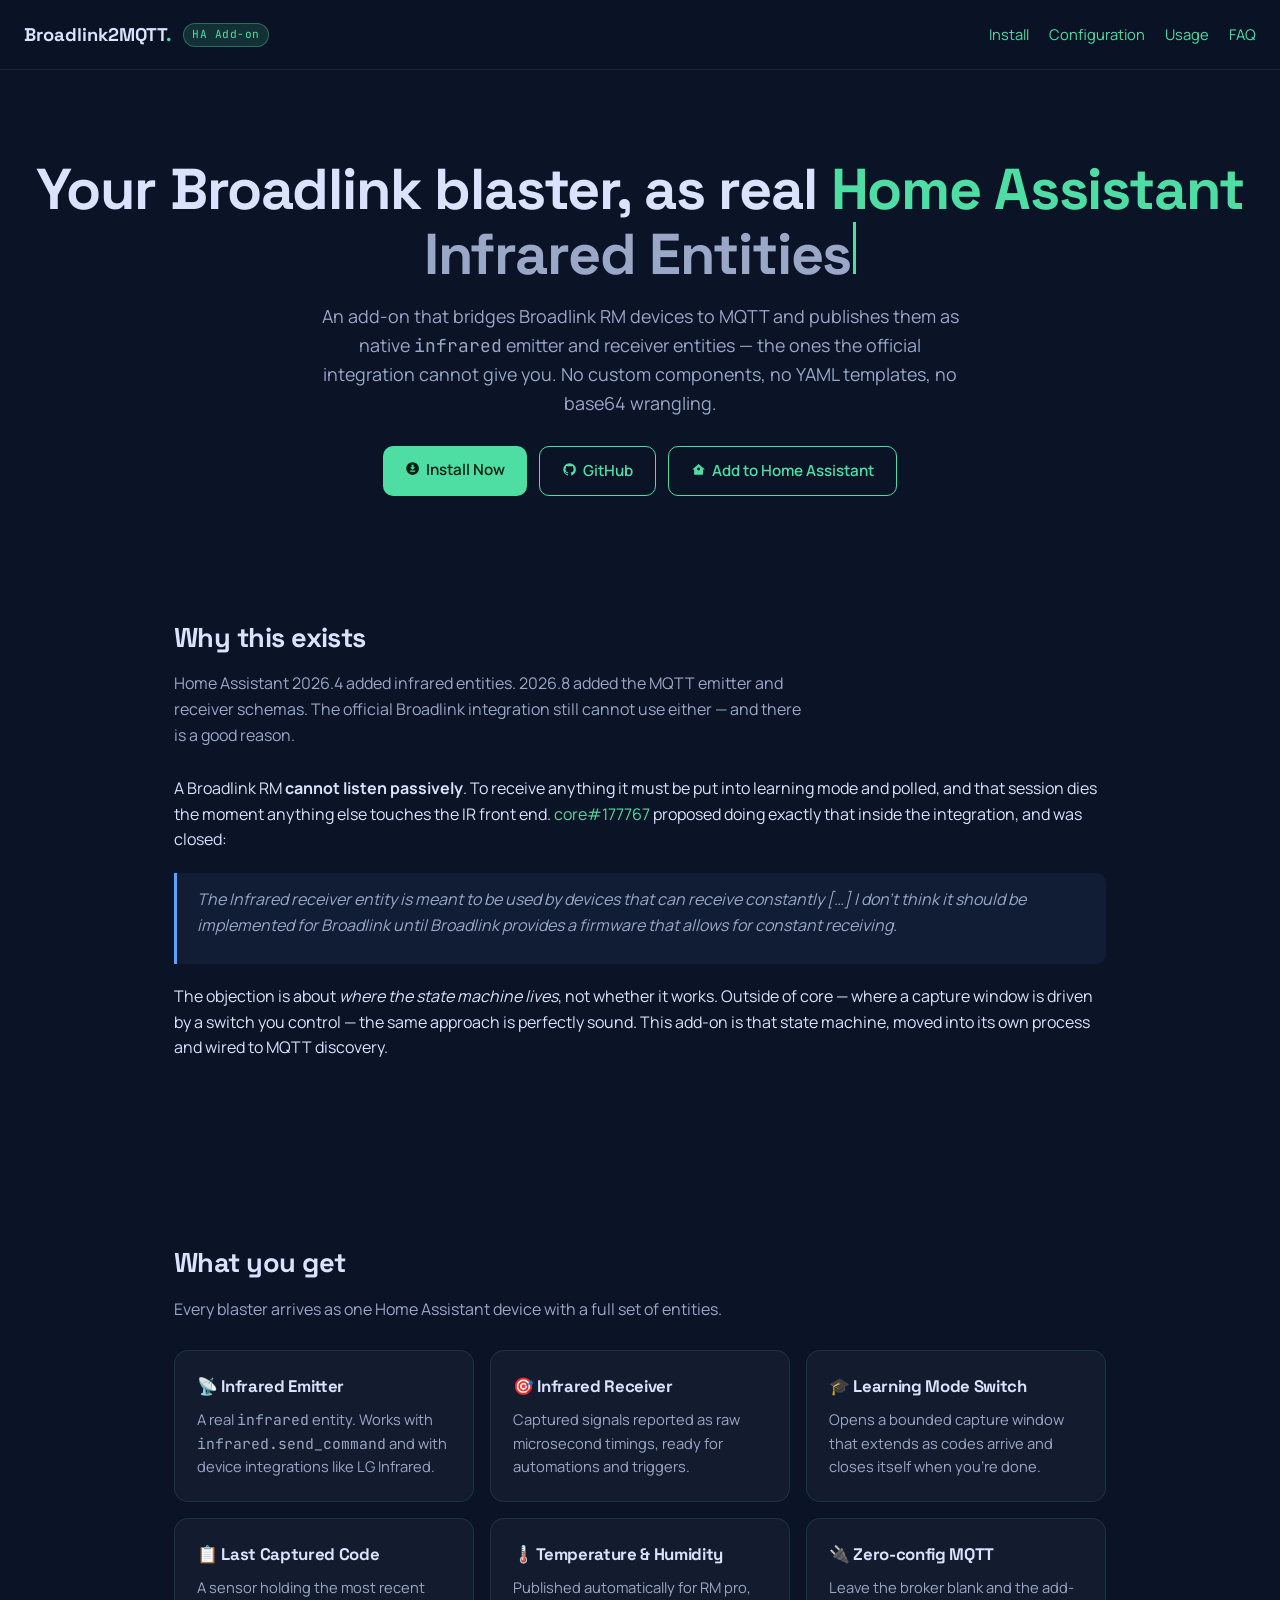
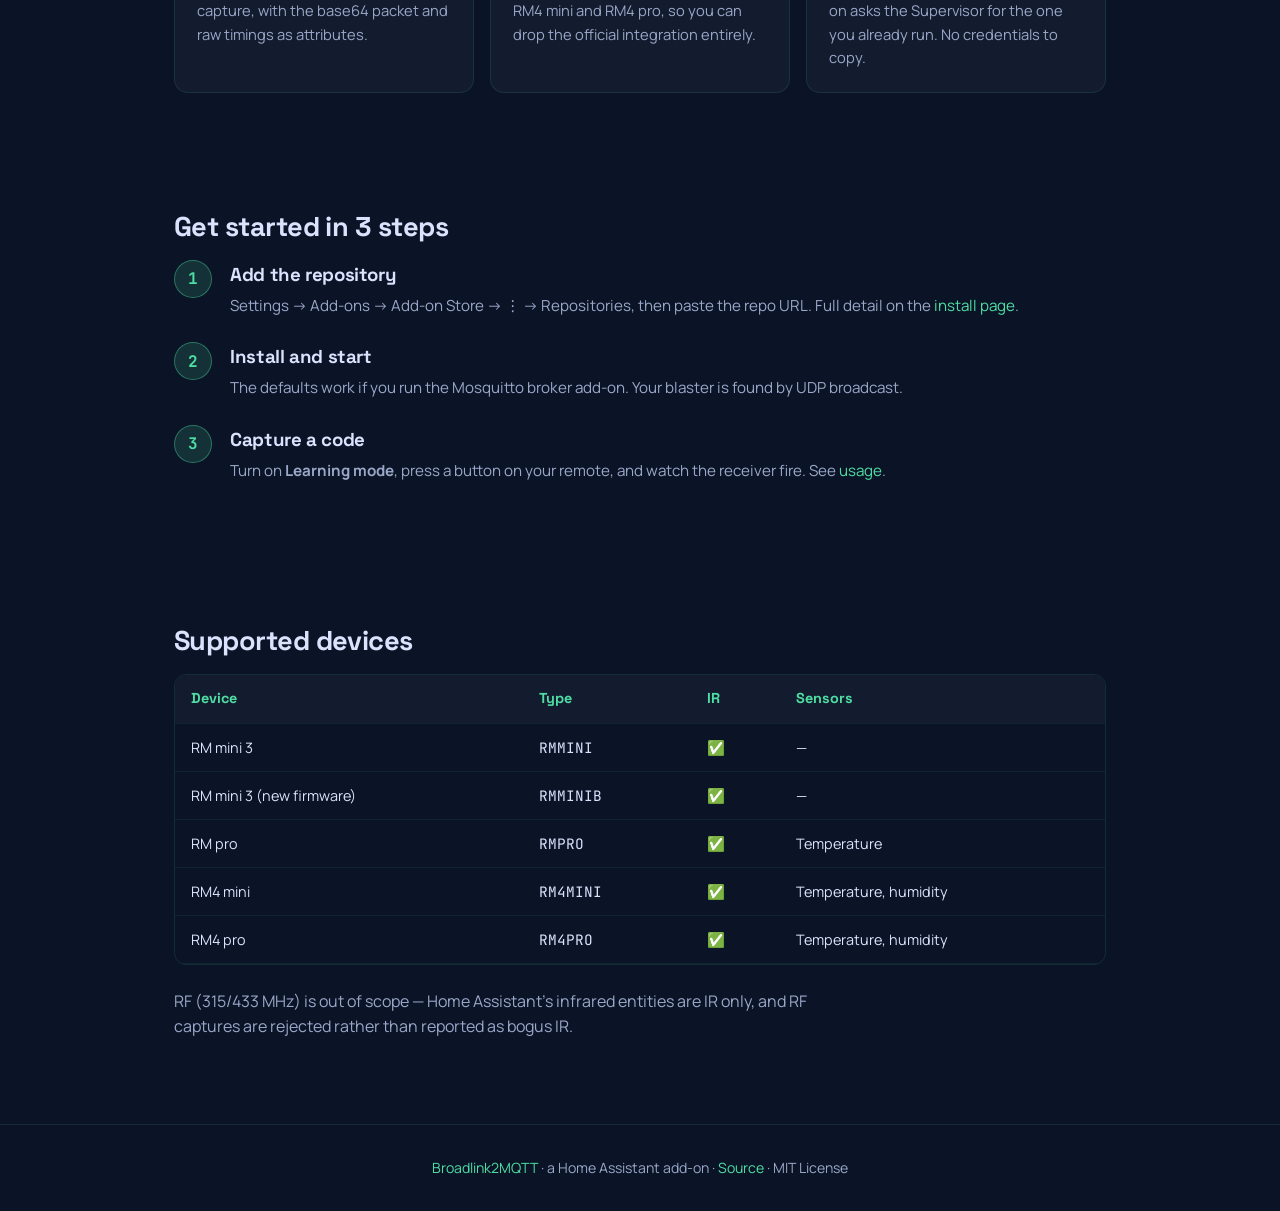
==== docs/index.html @ 425fc2fb "Initial release: Broadlink RM blasters as MQTT infrared entities Bridges Broadlink RM devices to Hom" ====
<!DOCTYPE html>
<html lang="en">
<head>
  <meta charset="utf-8"/>
  <meta name="viewport" content="width=device-width, initial-scale=1.0"/>
  <title>Broadlink2MQTT for Home Assistant</title>
  <meta name="description" content="Bridge Broadlink RM IR blasters to Home Assistant as native MQTT infrared emitter and receiver entities."/>
  <meta property="og:title" content="Broadlink2MQTT for Home Assistant"/>
  <meta property="og:description" content="Your Broadlink blaster, as real Home Assistant infrared entities — emitter, receiver, and a learning-mode switch."/>
  <link rel="preconnect" href="https://fonts.googleapis.com"/>
  <link rel="preconnect" href="https://fonts.gstatic.com" crossorigin/>
  <link href="https://fonts.googleapis.com/css2?family=Space+Grotesk:wght@400;500;700&family=Manrope:wght@400;500;700&family=JetBrains+Mono:wght@400;700&display=swap" rel="stylesheet"/>
  <link rel="stylesheet" href="assets/style.css"/>
  <link rel="icon" href="data:image/svg+xml,<svg xmlns=%22http://www.w3.org/2000/svg%22 viewBox=%220 0 100 100%22><rect width=%22100%22 height=%22100%22 rx=%2220%22 fill=%22%230b1326%22/><circle cx=%2236%22 cy=%2250%22 r=%2216%22 fill=%22none%22 stroke=%22%234edea3%22 stroke-width=%227%22/><circle cx=%2236%22 cy=%2250%22 r=%225%22 fill=%22%23e9c349%22/><path d=%22M60 34a24 24 0 0 1 0 32%22 fill=%22none%22 stroke=%22%234edea3%22 stroke-width=%227%22 stroke-linecap=%22round%22/><path d=%22M74 26a38 38 0 0 1 0 48%22 fill=%22none%22 stroke=%22%234edea3%22 stroke-width=%227%22 stroke-linecap=%22round%22/></svg>"/>
</head>
<body>
  <nav class="nav">
    <a class="nav-inner" href="index.html">
      <span class="brand">Broadlink2MQTT<span class="accent">.</span></span>
      <span class="badge">HA Add-on</span>
    </a>
    <div class="nav-links">
      <a href="install.html">Install</a>
      <a href="configuration.html">Configuration</a>
      <a href="usage.html">Usage</a>
      <a href="faq.html">FAQ</a>
    </div>
  </nav>

  <header class="hero">
    <h1>Your Broadlink blaster, as real <span class="accent">Home Assistant</span><br/><span class="typed" id="typed-word"></span><span class="typed-cursor" aria-hidden="true"></span></h1>
    <p class="lede">An add-on that bridges Broadlink RM devices to MQTT and publishes them as native <code>infrared</code> emitter and receiver entities — the ones the official integration cannot give you. No custom components, no YAML templates, no base64 wrangling.</p>
    <div class="cta-row">
      <a class="btn btn-primary" href="install.html"><svg class="btn-icon" viewBox="0 0 24 24" aria-hidden="true"><path d="M12 2C17.5 2 22 6.5 22 12C22 17.5 17.5 22 12 22C6.5 22 2 17.5 2 12C2 6.5 6.5 2 12 2M8 17H16V15H8V17M16 10H13.5V6H10.5V10H8L12 14L16 10Z"/></svg>Install Now</a>
      <a class="btn btn-ghost" href="https://github.com/pranjal-joshi/Broadlink2MQTT" target="_blank" rel="noopener"><svg class="btn-icon" viewBox="0 0 24 24" aria-hidden="true"><path d="M12,2A10,10 0 0,0 2,12C2,16.42 4.87,20.17 8.84,21.5C9.34,21.58 9.5,21.27 9.5,21C9.5,20.77 9.5,20.14 9.5,19.31C6.73,19.91 6.14,17.97 6.14,17.97C5.68,16.81 5.03,16.5 5.03,16.5C4.12,15.88 5.1,15.9 5.1,15.9C6.1,15.97 6.63,16.93 6.63,16.93C7.5,18.45 8.97,18 9.54,17.76C9.63,17.11 9.89,16.67 10.17,16.42C7.95,16.17 5.62,15.31 5.62,11.5C5.62,10.39 6,9.5 6.65,8.79C6.55,8.54 6.2,7.5 6.75,6.15C6.75,6.15 7.59,5.88 9.5,7.17C10.29,6.95 11.15,6.84 12,6.84C12.85,6.84 13.71,6.95 14.5,7.17C16.41,5.88 17.25,6.15 17.25,6.15C17.8,7.5 17.45,8.54 17.35,8.79C18,9.5 18.38,10.39 18.38,11.5C18.38,15.32 16.04,16.16 13.81,16.41C14.17,16.72 14.5,17.33 14.5,18.26C14.5,19.6 14.5,20.68 14.5,21C14.5,21.27 14.66,21.59 15.17,21.5C19.14,20.16 22,16.42 22,12A10,10 0 0,0 12,2Z"/></svg>GitHub</a>
      <a class="btn btn-ghost" href="https://my.home-assistant.io/redirect/supervisor_add_addon_repository/?repository_url=https%3A%2F%2Fgithub.com%2Fpranjal-joshi%2FBroadlink2MQTT" target="_blank" rel="noopener"><svg class="btn-icon" viewBox="0 0 24 24" aria-hidden="true"><path d="M12,3L2,12H5V20H19V12H22L12,3M12,8.75A2.25,2.25 0 0,1 14.25,11A2.25,2.25 0 0,1 12,13.25A2.25,2.25 0 0,1 9.75,11A2.25,2.25 0 0,1 12,8.75Z"/></svg>Add to Home Assistant</a>
    </div>
  </header>

  <section>
    <div class="container">
      <h2 class="section-title">Why this exists</h2>
      <p class="section-sub">Home Assistant 2026.4 added infrared entities. 2026.8 added the MQTT emitter and receiver schemas. The official Broadlink integration still cannot use either — and there is a good reason.</p>
      <div class="content">
        <p>A Broadlink RM <strong>cannot listen passively</strong>. To receive anything it must be put into learning mode and polled, and that session dies the moment anything else touches the IR front end. <a href="https://github.com/home-assistant/core/pull/177767" target="_blank" rel="noopener">core#177767</a> proposed doing exactly that inside the integration, and was closed:</p>
        <blockquote>
          <p>The Infrared receiver entity is meant to be used by devices that can receive constantly […] I don't think it should be implemented for Broadlink until Broadlink provides a firmware that allows for constant receiving.</p>
        </blockquote>
        <p>The objection is about <em>where the state machine lives</em>, not whether it works. Outside of core — where a capture window is driven by a switch you control — the same approach is perfectly sound. This add-on is that state machine, moved into its own process and wired to MQTT discovery.</p>
      </div>
    </div>
  </section>

  <section>
    <div class="container">
      <h2 class="section-title">What you get</h2>
      <p class="section-sub">Every blaster arrives as one Home Assistant device with a full set of entities.</p>
      <div class="grid">
        <div class="card">
          <h3>📡 Infrared Emitter</h3>
          <p>A real <code>infrared</code> entity. Works with <code>infrared.send_command</code> and with device integrations like LG Infrared.</p>
        </div>
        <div class="card">
          <h3>🎯 Infrared Receiver</h3>
          <p>Captured signals reported as raw microsecond timings, ready for automations and triggers.</p>
        </div>
        <div class="card">
          <h3>🎓 Learning Mode Switch</h3>
          <p>Opens a bounded capture window that extends as codes arrive and closes itself when you're done.</p>
        </div>
        <div class="card">
          <h3>📋 Last Captured Code</h3>
          <p>A sensor holding the most recent capture, with the base64 packet and raw timings as attributes.</p>
        </div>
        <div class="card">
          <h3>🌡️ Temperature &amp; Humidity</h3>
          <p>Published automatically for RM pro, RM4 mini and RM4 pro, so you can drop the official integration entirely.</p>
        </div>
        <div class="card">
          <h3>🔌 Zero-config MQTT</h3>
          <p>Leave the broker blank and the add-on asks the Supervisor for the one you already run. No credentials to copy.</p>
        </div>
      </div>
    </div>
  </section>

  <section>
    <div class="container">
      <h2 class="section-title">Get started in 3 steps</h2>
      <ol class="steps">
        <li>
          <h3>Add the repository</h3>
          <p>Settings → Add-ons → Add-on Store → ⋮ → Repositories, then paste the repo URL. Full detail on the <a href="install.html">install page</a>.</p>
        </li>
        <li>
          <h3>Install and start</h3>
          <p>The defaults work if you run the Mosquitto broker add-on. Your blaster is found by UDP broadcast.</p>
        </li>
        <li>
          <h3>Capture a code</h3>
          <p>Turn on <strong>Learning mode</strong>, press a button on your remote, and watch the receiver fire. See <a href="usage.html">usage</a>.</p>
        </li>
      </ol>
    </div>
  </section>

  <section>
    <div class="container">
      <h2 class="section-title">Supported devices</h2>
      <div class="table-wrap">
        <table>
          <thead>
            <tr><th>Device</th><th>Type</th><th>IR</th><th>Sensors</th></tr>
          </thead>
          <tbody>
            <tr><td>RM mini 3</td><td><code>RMMINI</code></td><td>✅</td><td>—</td></tr>
            <tr><td>RM mini 3 (new firmware)</td><td><code>RMMINIB</code></td><td>✅</td><td>—</td></tr>
            <tr><td>RM pro</td><td><code>RMPRO</code></td><td>✅</td><td>Temperature</td></tr>
            <tr><td>RM4 mini</td><td><code>RM4MINI</code></td><td>✅</td><td>Temperature, humidity</td></tr>
            <tr><td>RM4 pro</td><td><code>RM4PRO</code></td><td>✅</td><td>Temperature, humidity</td></tr>
          </tbody>
        </table>
      </div>
      <p class="section-sub muted">RF (315/433 MHz) is out of scope — Home Assistant's infrared entities are IR only, and RF captures are rejected rather than reported as bogus IR.</p>
    </div>
  </section>

  <script>
    (function () {
      "use strict";
      var words = [
        "Infrared Entities",
        "Emitter & Receiver",
        "Learning Mode",
        "MQTT Discovery"
      ];
      var el = document.getElementById("typed-word");
      var wordIndex = 0;
      var charIndex = 0;
      var deleting = false;

      function tick() {
        var word = words[wordIndex];

        if (!deleting) {
          charIndex++;
          el.textContent = word.slice(0, charIndex);
          if (charIndex === word.length) {
            deleting = true;
            setTimeout(tick, 1600);
            return;
          }
          setTimeout(tick, 90);
          return;
        }

        charIndex--;
        el.textContent = word.slice(0, charIndex);
        if (charIndex === 0) {
          deleting = false;
          wordIndex = (wordIndex + 1) % words.length;
          setTimeout(tick, 350);
          return;
        }
        setTimeout(tick, 45);
      }

      tick();
    })();
  </script>

  <footer>
    <p><a href="index.html">Broadlink2MQTT</a> · a Home Assistant add-on · <a href="https://github.com/pranjal-joshi/Broadlink2MQTT" target="_blank" rel="noopener">Source</a> · MIT License</p>
  </footer>
</body>
</html>
---- docs/assets/style.css ----
:root {
  --bg: #0b1326;
  --surface: #131b2e;
  --surface-high: #1e293b;
  --on-bg: #dae2fd;
  --on-muted: #9aa7c7;
  --primary: #4edea3;
  --gold: #e9c349;
  --blue: #5ea0ff;
  --outline: #86948a;
  --danger: #ff6b6b;
}

* {
  box-sizing: border-box;
  margin: 0;
  padding: 0;
}

html {
  scroll-behavior: smooth;
}

body {
  background: var(--bg);
  color: var(--on-bg);
  font-family: "Manrope", system-ui, sans-serif;
  line-height: 1.6;
}

h1, h2, h3, h4 {
  font-family: "Space Grotesk", system-ui, sans-serif;
  letter-spacing: -0.02em;
}

code, pre, .mono {
  font-family: "JetBrains Mono", ui-monospace, monospace;
}

a {
  color: var(--primary);
  text-decoration: none;
}

a:hover {
  color: var(--primary);
}

.container {
  max-width: 980px;
  margin: 0 auto;
  padding: 0 24px;
}

/* ---------- Nav ---------- */
.nav {
  display: flex;
  align-items: center;
  justify-content: space-between;
  padding: 20px 24px;
  border-bottom: 1px solid rgba(78, 222, 163, 0.12);
  position: sticky;
  top: 0;
  background: rgba(11, 19, 38, 0.92);
  backdrop-filter: blur(8px);
  z-index: 50;
}

.nav-inner {
  display: flex;
  align-items: center;
  gap: 12px;
  text-decoration: none;
  color: var(--on-bg);
}

.brand {
  font-family: "Space Grotesk", sans-serif;
  font-weight: 700;
  font-size: 1.15rem;
}

.brand .accent {
  color: var(--primary);
}

.nav-links {
  display: flex;
  gap: 20px;
  align-items: center;
}

.nav-links a {
  color: var(--primary);
  text-decoration: none;
  font-size: 0.92rem;
  transition: color 0.15s ease;
}

.nav-links a:hover {
  color: var(--primary);
}

/* ---------- Responsive nav ---------- */
@media (max-width: 640px) {
  .nav {
    flex-wrap: wrap;
    row-gap: 10px;
    padding: 14px 16px;
  }

  .nav-links {
    width: 100%;
    justify-content: space-between;
    gap: 8px;
    flex-wrap: wrap;
  }

  .nav-links a {
    font-size: 0.85rem;
  }
}

.badge {
  display: inline-block;
  font-family: "JetBrains Mono", monospace;
  font-size: 0.7rem;
  background: rgba(78, 222, 163, 0.15);
  color: var(--primary);
  border: 1px solid rgba(78, 222, 163, 0.35);
  padding: 2px 8px;
  border-radius: 999px;
  letter-spacing: 0.05em;
}

/* ---------- Hero ---------- */
.hero {
  text-align: center;
  padding: 88px 24px 64px;
}

.hero h1 {
  font-size: clamp(2.2rem, 6vw, 3.6rem);
  line-height: 1.1;
  margin-bottom: 16px;
}

.hero p.lede {
  max-width: 640px;
  margin: 0 auto 28px;
  color: var(--on-muted);
  font-size: 1.12rem;
}

.typed {
  color: var(--on-muted);
  white-space: nowrap;
}

.typed-cursor {
  display: inline-block;
  width: 3px;
  height: 0.9em;
  background: var(--primary);
  margin-left: 2px;
  vertical-align: baseline;
  animation: typed-blink 1s step-end infinite;
}

@keyframes typed-blink {
  0%, 100% { opacity: 1; }
  50% { opacity: 0; }
}

.cta-row {
  display: flex;
  gap: 12px;
  justify-content: center;
  flex-wrap: wrap;
}

.btn {
  display: inline-block;
  padding: 12px 22px;
  border-radius: 10px;
  text-decoration: none;
  font-weight: 600;
  font-size: 0.95rem;
  transition: transform 0.12s ease, box-shadow 0.12s ease;
}

.btn-primary {
  background: var(--primary);
  color: #002113;
}

.btn-ghost {
  border: 1px solid var(--primary);
  color: var(--primary);
}

.btn:hover {
  transform: translateY(-1px);
}

.btn-icon {
  width: 1em;
  height: 1em;
  vertical-align: -0.125em;
  margin-right: 6px;
  display: inline-block;
  fill: currentColor;
}

/* ---------- Sections ---------- */
section {
  padding: 56px 0;
}

.section-title {
  font-size: 1.7rem;
  margin-bottom: 12px;
}

.section-sub {
  color: var(--on-muted);
  max-width: 640px;
  margin-bottom: 28px;
}

.grid {
  display: grid;
  grid-template-columns: repeat(auto-fit, minmax(240px, 1fr));
  gap: 16px;
}

.card {
  background: var(--surface);
  border: 1px solid rgba(78, 222, 163, 0.12);
  border-radius: 14px;
  padding: 22px;
}

.card h3 {
  margin-bottom: 8px;
  font-size: 1.05rem;
}

.card p {
  color: var(--on-muted);
  font-size: 0.92rem;
}

/* ---------- Steps ---------- */
.steps {
  counter-reset: step;
  list-style: none;
}

.steps li {
  position: relative;
  padding: 0 0 24px 56px;
  counter-increment: step;
}

.steps li::before {
  content: counter(step);
  position: absolute;
  left: 0;
  top: 0;
  width: 36px;
  height: 36px;
  border-radius: 50%;
  background: rgba(78, 222, 163, 0.15);
  border: 1px solid rgba(78, 222, 163, 0.4);
  color: var(--primary);
  display: grid;
  place-items: center;
  font-family: "JetBrains Mono", monospace;
  font-weight: 700;
}

.steps li h3 {
  margin-bottom: 4px;
}

.steps li p {
  color: var(--on-muted);
  font-size: 0.95rem;
}

/* ---------- Code ---------- */
pre {
  background: var(--surface-high);
  border: 1px solid rgba(78, 222, 163, 0.12);
  border-radius: 12px;
  padding: 18px 20px;
  overflow-x: auto;
  font-size: 0.86rem;
  margin: 12px 0 24px;
  color: #cfe3ff;
}

pre .c { color: var(--outline); }
pre .k { color: var(--gold); }
pre .s { color: var(--primary); }
pre .n { color: #89ceff; }

/* ---------- Callouts ---------- */
.note, .warn, .ok {
  border-left: 3px solid var(--primary);
  background: rgba(78, 222, 163, 0.08);
  padding: 12px 16px;
  border-radius: 0 10px 10px 0;
  margin: 16px 0;
  font-size: 0.94rem;
}

.warn {
  border-left-color: var(--gold);
  background: rgba(233, 195, 73, 0.08);
}

.ok {
  border-left-color: var(--primary);
  background: rgba(78, 222, 163, 0.08);
}

/* ---------- Table ---------- */
.table-wrap {
  overflow-x: auto;
  margin: 12px 0 24px;
  border-radius: 12px;
  border: 1px solid rgba(78, 222, 163, 0.12);
}

table {
  width: 100%;
  border-collapse: collapse;
  font-size: 0.9rem;
}

th, td {
  text-align: left;
  padding: 12px 16px;
  border-bottom: 1px solid rgba(78, 222, 163, 0.08);
}

th {
  font-family: "Space Grotesk", sans-serif;
  color: var(--primary);
  background: var(--surface);
}

tbody tr:hover {
  background: rgba(78, 222, 163, 0.05);
}

/* ---------- Footer ---------- */
footer {
  border-top: 1px solid rgba(78, 222, 163, 0.12);
  padding: 32px 24px;
  text-align: center;
  color: var(--on-muted);
  font-size: 0.88rem;
}

footer a {
  color: var(--primary);
  text-decoration: none;
}

/* ---------- Page header (inner pages) ---------- */
.page-header {
  padding: 56px 0 8px;
}

.page-header h1 {
  font-size: clamp(1.8rem, 4vw, 2.6rem);
  margin-bottom: 8px;
}

.page-header p {
  color: var(--on-muted);
  max-width: 640px;
}

.content {
  padding-bottom: 56px;
}

.content h2 {
  font-size: 1.4rem;
  margin: 36px 0 12px;
  padding-top: 12px;
}

.content h3 {
  font-size: 1.1rem;
  margin: 24px 0 8px;
}

.content p {
  margin-bottom: 12px;
}

.content ul, .content ol {
  padding-left: 24px;
  margin-bottom: 16px;
}

.content li {
  margin-bottom: 6px;
}

.content a {
  color: var(--primary);
}

/* ---------- FAQ ---------- */
.faq-item {
  background: var(--surface);
  border: 1px solid rgba(78, 222, 163, 0.12);
  border-radius: 12px;
  padding: 20px 22px;
  margin-bottom: 12px;
}

.faq-item h3 {
  margin-bottom: 8px;
  color: var(--on-bg);
}

.faq-item p {
  color: var(--on-muted);
  font-size: 0.95rem;
}

.muted { color: var(--on-muted); }
.accent { color: var(--primary); }
.gold { color: var(--gold); }

/* ---------- Model chips ---------- */
.chip {
  display: inline-block;
  background: rgba(94, 160, 255, 0.08);
  border: 1px solid rgba(94, 160, 255, 0.22);
  border-radius: 6px;
  padding: 2px 8px;
  margin: 2px 4px 2px 0;
  font-size: 0.82rem;
  color: var(--blue);
}

.chip-free {
  background: rgba(78, 222, 163, 0.08);
  border-color: rgba(78, 222, 163, 0.25);
  color: var(--primary);
}

/* Quoted upstream discussion (e.g. the core PR review) */
blockquote {
  border-left: 3px solid var(--blue);
  background: rgba(94, 160, 255, 0.07);
  padding: 14px 20px;
  border-radius: 0 10px 10px 0;
  margin: 20px 0;
  color: var(--on-muted);
  font-style: italic;
}

blockquote p {
  margin: 0;
}

blockquote + p {
  margin-top: 16px;
}
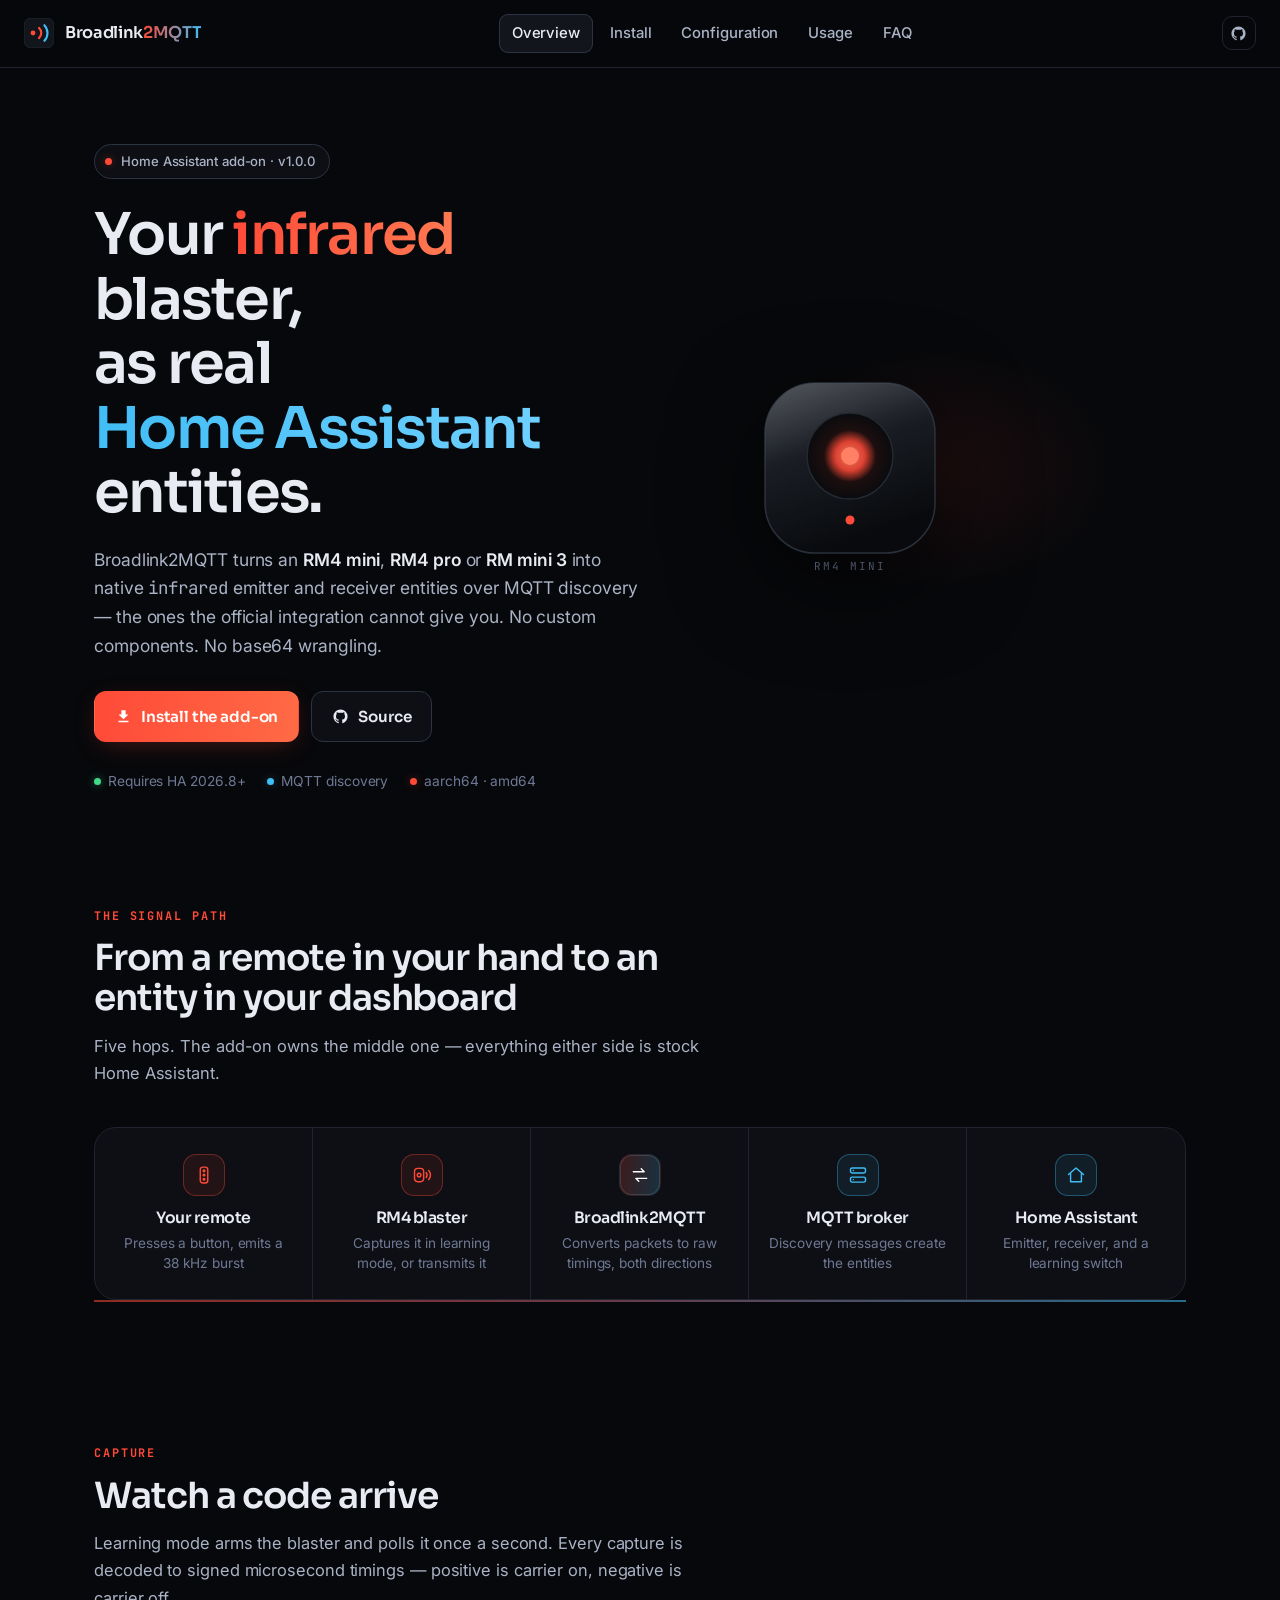
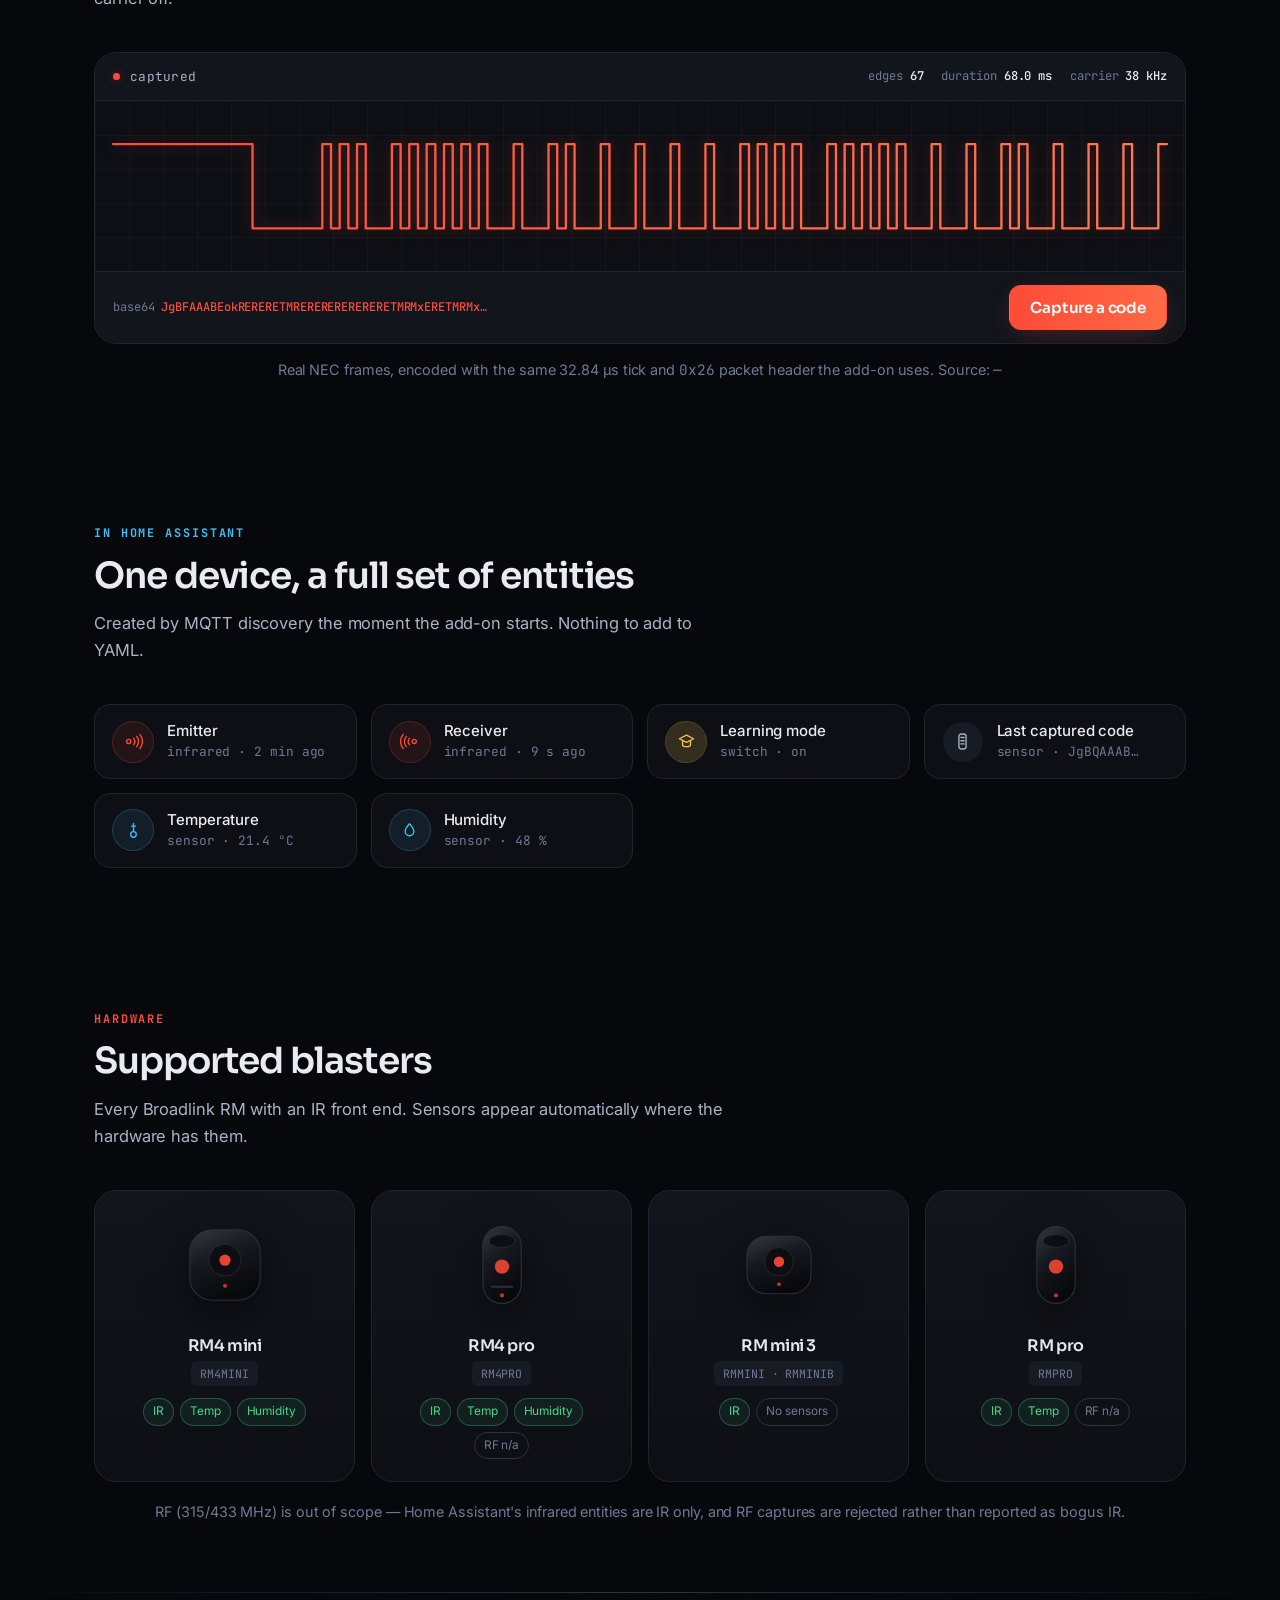
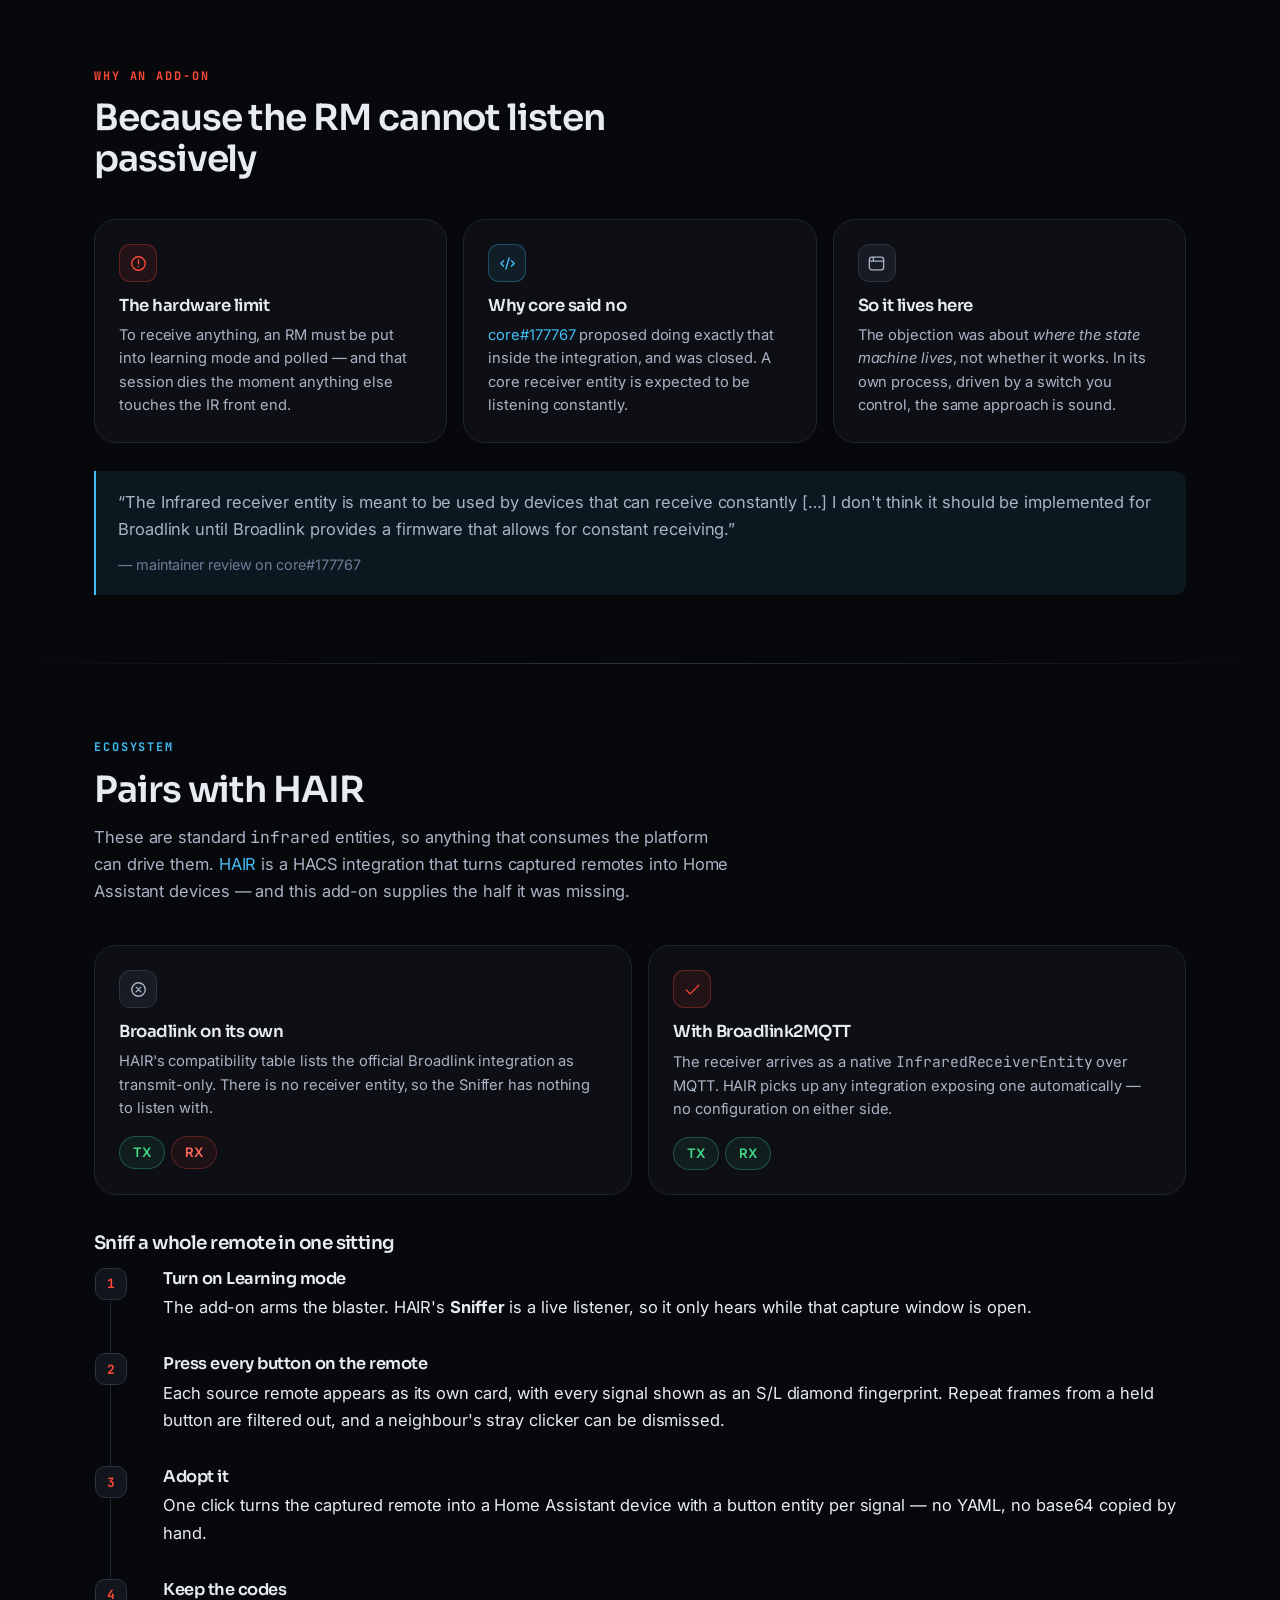
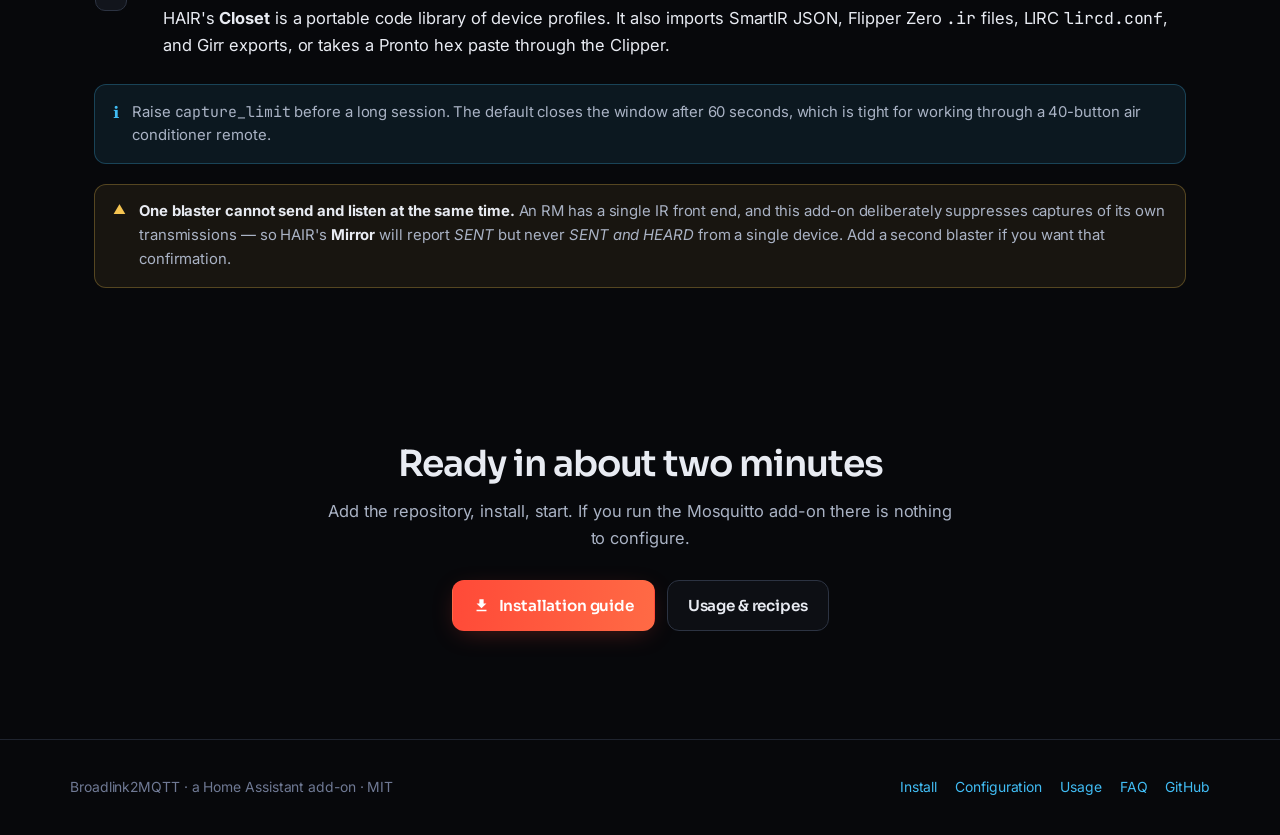
==== commit 5a641600: "Redesign the docs site around the hardware, and document the HAIR pairing Replaces the shared NeuraM" ====
--- a/docs/index.html
+++ b/docs/index.html
@@ -3,174 +3,504 @@
 <head>
   <meta charset="utf-8"/>
   <meta name="viewport" content="width=device-width, initial-scale=1.0"/>
-  <title>Broadlink2MQTT for Home Assistant</title>
-  <meta name="description" content="Bridge Broadlink RM IR blasters to Home Assistant as native MQTT infrared emitter and receiver entities."/>
-  <meta property="og:title" content="Broadlink2MQTT for Home Assistant"/>
-  <meta property="og:description" content="Your Broadlink blaster, as real Home Assistant infrared entities — emitter, receiver, and a learning-mode switch."/>
+  <title>Broadlink2MQTT · IR blasters as Home Assistant infrared entities</title>
+  <meta name="description" content="Turn a Broadlink RM4 mini, RM4 pro or RM mini 3 into native Home Assistant infrared emitter and receiver entities over MQTT."/>
+  <meta property="og:title" content="Broadlink2MQTT"/>
+  <meta property="og:description" content="Your Broadlink blaster, as real Home Assistant infrared entities. Emitter, receiver, and a learning-mode switch — over MQTT discovery."/>
+  <meta name="theme-color" content="#07080b"/>
   <link rel="preconnect" href="https://fonts.googleapis.com"/>
   <link rel="preconnect" href="https://fonts.gstatic.com" crossorigin/>
-  <link href="https://fonts.googleapis.com/css2?family=Space+Grotesk:wght@400;500;700&family=Manrope:wght@400;500;700&family=JetBrains+Mono:wght@400;700&display=swap" rel="stylesheet"/>
+  <link href="https://fonts.googleapis.com/css2?family=Sora:wght@400;500;600;700&family=Inter:wght@400;500;600&family=JetBrains+Mono:wght@400;500;700&display=swap" rel="stylesheet"/>
   <link rel="stylesheet" href="assets/style.css"/>
-  <link rel="icon" href="data:image/svg+xml,<svg xmlns=%22http://www.w3.org/2000/svg%22 viewBox=%220 0 100 100%22><rect width=%22100%22 height=%22100%22 rx=%2220%22 fill=%22%230b1326%22/><circle cx=%2236%22 cy=%2250%22 r=%2216%22 fill=%22none%22 stroke=%22%234edea3%22 stroke-width=%227%22/><circle cx=%2236%22 cy=%2250%22 r=%225%22 fill=%22%23e9c349%22/><path d=%22M60 34a24 24 0 0 1 0 32%22 fill=%22none%22 stroke=%22%234edea3%22 stroke-width=%227%22 stroke-linecap=%22round%22/><path d=%22M74 26a38 38 0 0 1 0 48%22 fill=%22none%22 stroke=%22%234edea3%22 stroke-width=%227%22 stroke-linecap=%22round%22/></svg>"/>
+  <link rel="icon" href="data:image/svg+xml,<svg xmlns=%22http://www.w3.org/2000/svg%22 viewBox=%220 0 100 100%22><rect width=%22100%22 height=%22100%22 rx=%2224%22 fill=%22%230d0f14%22/><circle cx=%2230%22 cy=%2250%22 r=%229%22 fill=%22%23ff4a38%22/><path d=%22M50 32a24 24 0 0 1 0 36%22 fill=%22none%22 stroke=%22%23ff4a38%22 stroke-width=%228%22 stroke-linecap=%22round%22/><path d=%22M68 22a40 40 0 0 1 0 56%22 fill=%22none%22 stroke=%22%2341bdf5%22 stroke-width=%228%22 stroke-linecap=%22round%22/></svg>"/>
+  <!-- Gates the scroll-reveal styles. Without it the content stays visible,
+       so a blocked app.js degrades to a plain page rather than a blank one. -->
+  <script>document.documentElement.className += " js";</script>
 </head>
 <body>
-  <nav class="nav">
-    <a class="nav-inner" href="index.html">
-      <span class="brand">Broadlink2MQTT<span class="accent">.</span></span>
-      <span class="badge">HA Add-on</span>
-    </a>
-    <div class="nav-links">
+
+<nav class="nav">
+  <a class="nav-brand" href="index.html">
+    <svg class="brand-mark" viewBox="0 0 100 100" aria-hidden="true">
+      <rect width="100" height="100" rx="24" fill="#12151c" stroke="#2c3342" stroke-width="2"/>
+      <circle cx="30" cy="50" r="8" fill="#ff4a38"/>
+      <path d="M50 33a23 23 0 0 1 0 34" fill="none" stroke="#ff4a38" stroke-width="7" stroke-linecap="round"/>
+      <path d="M68 24a38 38 0 0 1 0 52" fill="none" stroke="#41bdf5" stroke-width="7" stroke-linecap="round"/>
+    </svg>
+    <span class="brand-text">Broadlink<span class="brand-2">2MQTT</span></span>
+  </a>
+  <div class="nav-links">
+    <a href="index.html">Overview</a>
+    <a href="install.html">Install</a>
+    <a href="configuration.html">Configuration</a>
+    <a href="usage.html">Usage</a>
+    <a href="faq.html">FAQ</a>
+  </div>
+  <a class="nav-gh" href="https://github.com/pranjal-joshi/Broadlink2MQTT" target="_blank" rel="noopener" aria-label="GitHub repository">
+    <svg viewBox="0 0 24 24" aria-hidden="true"><path d="M12,2A10,10 0 0,0 2,12C2,16.42 4.87,20.17 8.84,21.5C9.34,21.58 9.5,21.27 9.5,21C9.5,20.77 9.5,20.14 9.5,19.31C6.73,19.91 6.14,17.97 6.14,17.97C5.68,16.81 5.03,16.5 5.03,16.5C4.12,15.88 5.1,15.9 5.1,15.9C6.1,15.97 6.63,16.93 6.63,16.93C7.5,18.45 8.97,18 9.54,17.76C9.63,17.11 9.89,16.67 10.17,16.42C7.95,16.17 5.62,15.31 5.62,11.5C5.62,10.39 6,9.5 6.65,8.79C6.55,8.54 6.2,7.5 6.75,6.15C6.75,6.15 7.59,5.88 9.5,7.17C10.29,6.95 11.15,6.84 12,6.84C12.85,6.84 13.71,6.95 14.5,7.17C16.41,5.88 17.25,6.15 17.25,6.15C17.8,7.5 17.45,8.54 17.35,8.79C18,9.5 18.38,10.39 18.38,11.5C18.38,15.32 16.04,16.16 13.81,16.41C14.17,16.72 14.5,17.33 14.5,18.26C14.5,19.6 14.5,20.68 14.5,21C14.5,21.27 14.66,21.59 15.17,21.5C19.14,20.16 22,16.42 22,12A10,10 0 0,0 12,2Z"/></svg>
+  </a>
+</nav>
+
+<header class="hero">
+  <div class="hero-grid">
+    <div>
+      <span class="eyebrow"><span class="led-dot"></span> Home Assistant add-on · v1.0.0</span>
+      <h1>Your <span class="ir-text">infrared</span> blaster,<br/>as real <span class="ha-text">Home&nbsp;Assistant</span> entities.</h1>
+      <p class="lede">
+        Broadlink2MQTT turns an <strong>RM4 mini</strong>, <strong>RM4 pro</strong> or
+        <strong>RM mini&nbsp;3</strong> into native <code>infrared</code> emitter and receiver
+        entities over MQTT discovery — the ones the official integration cannot give you.
+        No custom components. No base64 wrangling.
+      </p>
+      <div class="cta-row">
+        <a class="btn btn-primary" href="install.html">
+          <svg viewBox="0 0 24 24" aria-hidden="true"><path d="M5,20H19V18H5M19,9H15V3H9V9H5L12,16L19,9Z"/></svg>
+          Install the add-on
+        </a>
+        <a class="btn btn-ghost" href="https://github.com/pranjal-joshi/Broadlink2MQTT" target="_blank" rel="noopener">
+          <svg viewBox="0 0 24 24" aria-hidden="true"><path d="M12,2A10,10 0 0,0 2,12C2,16.42 4.87,20.17 8.84,21.5C9.34,21.58 9.5,21.27 9.5,21C9.5,20.77 9.5,20.14 9.5,19.31C6.73,19.91 6.14,17.97 6.14,17.97C5.68,16.81 5.03,16.5 5.03,16.5C4.12,15.88 5.1,15.9 5.1,15.9C6.1,15.97 6.63,16.93 6.63,16.93C7.5,18.45 8.97,18 9.54,17.76C9.63,17.11 9.89,16.67 10.17,16.42C7.95,16.17 5.62,15.31 5.62,11.5C5.62,10.39 6,9.5 6.65,8.79C6.55,8.54 6.2,7.5 6.75,6.15C6.75,6.15 7.59,5.88 9.5,7.17C10.29,6.95 11.15,6.84 12,6.84C12.85,6.84 13.71,6.95 14.5,7.17C16.41,5.88 17.25,6.15 17.25,6.15C17.8,7.5 17.45,8.54 17.35,8.79C18,9.5 18.38,10.39 18.38,11.5C18.38,15.32 16.04,16.16 13.81,16.41C14.17,16.72 14.5,17.33 14.5,18.26C14.5,19.6 14.5,20.68 14.5,21C14.5,21.27 14.66,21.59 15.17,21.5C19.14,20.16 22,16.42 22,12A10,10 0 0,0 12,2Z"/></svg>
+          Source
+        </a>
+      </div>
+      <div class="hero-meta">
+        <span><span class="led-dot green"></span> Requires HA 2026.8+</span>
+        <span><span class="led-dot blue"></span> MQTT discovery</span>
+        <span><span class="led-dot"></span> aarch64 · amd64</span>
+      </div>
+    </div>
+
+    <div class="stage">
+      <div class="stage-glow"></div>
+      <svg class="device-svg" viewBox="0 0 460 340" role="img" aria-label="A Broadlink RM4 mini emitting infrared">
+        <defs>
+          <linearGradient id="bodyGrad" x1="0" y1="0" x2="0.4" y2="1">
+            <stop offset="0%" stop-color="#33383f"/>
+            <stop offset="42%" stop-color="#161920"/>
+            <stop offset="100%" stop-color="#080a0d"/>
+          </linearGradient>
+          <linearGradient id="glossGrad" x1="0" y1="0" x2="0.3" y2="1">
+            <stop offset="0%" stop-color="#ffffff" stop-opacity="0.16"/>
+            <stop offset="46%" stop-color="#ffffff" stop-opacity="0.02"/>
+            <stop offset="100%" stop-color="#ffffff" stop-opacity="0"/>
+          </linearGradient>
+          <radialGradient id="windowGrad">
+            <stop offset="0%" stop-color="#3a1410"/>
+            <stop offset="100%" stop-color="#0a0b0e"/>
+          </radialGradient>
+          <radialGradient id="emitGrad">
+            <stop offset="0%" stop-color="#ff8f6d"/>
+            <stop offset="55%" stop-color="#ff4a38"/>
+            <stop offset="100%" stop-color="#ff4a38" stop-opacity="0"/>
+          </radialGradient>
+        </defs>
+
+        <!-- IR emission -->
+        <g fill="none" stroke-linecap="round">
+          <path class="ir-arc" d="M260.4,127.9 A55,55 0 0,1 260.4,212.1" stroke="#ff4a38" stroke-width="7" opacity="0.9"/>
+          <path class="ir-arc" d="M282.9,101.1 A90,90 0 0,1 282.9,238.9" stroke="#ff5c42" stroke-width="6" opacity="0.7"/>
+          <path class="ir-arc" d="M305.4,74.2 A125,125 0 0,1 305.4,265.8" stroke="#ff6a4d" stroke-width="5" opacity="0.5"/>
+        </g>
+
+        <!-- Body -->
+        <rect x="55" y="85" width="170" height="170" rx="50" fill="url(#bodyGrad)" stroke="#2a303b" stroke-width="1.5"/>
+        <rect x="55" y="85" width="170" height="170" rx="50" fill="url(#glossGrad)"/>
+
+        <!-- IR window -->
+        <circle cx="140" cy="158" r="43" fill="url(#windowGrad)" stroke="#242932" stroke-width="1.5"/>
+        <circle cx="140" cy="158" r="26" fill="url(#emitGrad)" opacity="0.85"/>
+        <circle cx="140" cy="158" r="9" fill="#ff8064"/>
+
+        <!-- Status LED -->
+        <circle class="led" cx="140" cy="222" r="4.5" fill="#ff4a38"/>
+
+        <text x="140" y="272" text-anchor="middle" font-family="JetBrains Mono, monospace"
+              font-size="11" fill="#4a5364" letter-spacing="2">RM4 MINI</text>
+      </svg>
+    </div>
+  </div>
+</header>
+
+<section>
+  <div class="container">
+    <div class="section-head reveal">
+      <span class="section-tag">The signal path</span>
+      <h2>From a remote in your hand to an entity in your dashboard</h2>
+      <p>Five hops. The add-on owns the middle one — everything either side is stock Home Assistant.</p>
+    </div>
+
+    <div class="signal-path reveal">
+      <div class="hop ir-side">
+        <div class="hop-icon">
+          <svg viewBox="0 0 24 24" aria-hidden="true"><rect x="7.5" y="2.5" width="9" height="19" rx="3"/><circle cx="12" cy="7" r="1"/><circle cx="12" cy="12" r="1"/><circle cx="12" cy="17" r="1"/></svg>
+        </div>
+        <h4>Your remote</h4>
+        <p>Presses a button, emits a 38&nbsp;kHz burst</p>
+      </div>
+      <div class="hop ir-side">
+        <div class="hop-icon">
+          <svg viewBox="0 0 24 24" aria-hidden="true"><rect x="3" y="4" width="11" height="16" rx="4"/><circle cx="8.5" cy="12" r="2.2"/><path d="M17 9a5 5 0 0 1 0 6"/><path d="M20 6.5a9 9 0 0 1 0 11"/></svg>
+        </div>
+        <h4>RM4 blaster</h4>
+        <p>Captures it in learning mode, or transmits it</p>
+      </div>
+      <div class="hop bridge">
+        <div class="hop-icon">
+          <svg viewBox="0 0 24 24" aria-hidden="true"><path d="M4 8h13l-3.5-3.5"/><path d="M20 16H7l3.5 3.5"/></svg>
+        </div>
+        <h4>Broadlink2MQTT</h4>
+        <p>Converts packets to raw timings, both directions</p>
+      </div>
+      <div class="hop ha-side">
+        <div class="hop-icon">
+          <svg viewBox="0 0 24 24" aria-hidden="true"><rect x="3" y="3.5" width="18" height="6" rx="2"/><rect x="3" y="14.5" width="18" height="6" rx="2"/><path d="M6.5 6.5h.01M6.5 17.5h.01"/></svg>
+        </div>
+        <h4>MQTT broker</h4>
+        <p>Discovery messages create the entities</p>
+      </div>
+      <div class="hop ha-side">
+        <div class="hop-icon">
+          <svg viewBox="0 0 24 24" aria-hidden="true"><path d="M3 11.5 12 3.5l9 8"/><path d="M5.5 10v10h13V10"/></svg>
+        </div>
+        <h4>Home Assistant</h4>
+        <p>Emitter, receiver, and a learning switch</p>
+      </div>
+    </div>
+    <div class="hop-rail"></div>
+  </div>
+</section>
+
+<section>
+  <div class="container">
+    <div class="section-head reveal">
+      <span class="section-tag">Capture</span>
+      <h2>Watch a code arrive</h2>
+      <p>
+        Learning mode arms the blaster and polls it once a second. Every capture is decoded to
+        signed microsecond timings — positive is carrier&nbsp;on, negative is carrier&nbsp;off.
+      </p>
+    </div>
+
+    <div class="scope reveal" data-scope>
+      <div class="scope-bar">
+        <div class="scope-title" data-status><span class="led-dot"></span> captured</div>
+        <div class="scope-readout">
+          <span>edges <b data-edges>—</b></span>
+          <span>duration <b data-duration>—</b></span>
+          <span>carrier <b>38 kHz</b></span>
+        </div>
+      </div>
+      <div class="scope-body" data-wave></div>
+      <div class="scope-foot">
+        <span class="code-chip" data-code></span>
+        <button class="btn btn-primary" data-capture type="button">Capture a code</button>
+      </div>
+    </div>
+    <p class="muted center" style="margin-top:14px">
+      Real NEC frames, encoded with the same 32.84&nbsp;µs tick and <code>0x26</code> packet
+      header the add-on uses. Source: <span class="mono" data-sample>—</span>
+    </p>
+  </div>
+</section>
+
+<section>
+  <div class="container">
+    <div class="section-head reveal">
+      <span class="section-tag blue">In Home Assistant</span>
+      <h2>One device, a full set of entities</h2>
+      <p>Created by MQTT discovery the moment the add-on starts. Nothing to add to YAML.</p>
+    </div>
+
+    <div class="entities reveal">
+      <div class="entity ir">
+        <div class="entity-dot">
+          <svg viewBox="0 0 24 24" aria-hidden="true"><circle cx="6" cy="12" r="2.6"/><path d="M12 8a6 6 0 0 1 0 8"/><path d="M16 5.5a10 10 0 0 1 0 13"/><path d="M20 3a14 14 0 0 1 0 18"/></svg>
+        </div>
+        <div>
+          <div class="entity-name">Emitter</div>
+          <div class="entity-state">infrared · 2 min ago</div>
+        </div>
+      </div>
+      <div class="entity ir">
+        <div class="entity-dot">
+          <svg viewBox="0 0 24 24" aria-hidden="true"><circle cx="18" cy="12" r="2.6"/><path d="M12 8a6 6 0 0 0 0 8"/><path d="M8 5.5a10 10 0 0 0 0 13"/><path d="M4 3a14 14 0 0 0 0 18"/></svg>
+        </div>
+        <div>
+          <div class="entity-name">Receiver</div>
+          <div class="entity-state">infrared · 9 s ago</div>
+        </div>
+      </div>
+      <div class="entity on">
+        <div class="entity-dot">
+          <svg viewBox="0 0 24 24" aria-hidden="true"><path d="M3 8.5 12 4l9 4.5-9 4.5z"/><path d="M7 11v5c0 1.4 2.2 2.5 5 2.5s5-1.1 5-2.5v-5"/></svg>
+        </div>
+        <div>
+          <div class="entity-name">Learning mode</div>
+          <div class="entity-state">switch · on</div>
+        </div>
+      </div>
+      <div class="entity">
+        <div class="entity-dot">
+          <svg viewBox="0 0 24 24" aria-hidden="true"><rect x="7.5" y="2.5" width="9" height="19" rx="3"/><path d="M10 7h4M10 11h4M10 15h4"/></svg>
+        </div>
+        <div>
+          <div class="entity-name">Last captured code</div>
+          <div class="entity-state">sensor · JgBQAAAB…</div>
+        </div>
+      </div>
+      <div class="entity ha">
+        <div class="entity-dot">
+          <svg viewBox="0 0 24 24" aria-hidden="true"><path d="M12 3v10"/><circle cx="12" cy="17" r="3.5"/><path d="M9.5 6.5h5"/></svg>
+        </div>
+        <div>
+          <div class="entity-name">Temperature</div>
+          <div class="entity-state">sensor · 21.4 °C</div>
+        </div>
+      </div>
+      <div class="entity ha">
+        <div class="entity-dot">
+          <svg viewBox="0 0 24 24" aria-hidden="true"><path d="M12 3.5s5.5 6.1 5.5 9.6a5.5 5.5 0 0 1-11 0C6.5 9.6 12 3.5 12 3.5z"/></svg>
+        </div>
+        <div>
+          <div class="entity-name">Humidity</div>
+          <div class="entity-state">sensor · 48 %</div>
+        </div>
+      </div>
+    </div>
+  </div>
+</section>
+
+<section>
+  <div class="container">
+    <div class="section-head reveal">
+      <span class="section-tag">Hardware</span>
+      <h2>Supported blasters</h2>
+      <p>Every Broadlink RM with an IR front end. Sensors appear automatically where the hardware has them.</p>
+    </div>
+
+    <div class="devices reveal">
+      <div class="device-card">
+        <svg viewBox="0 0 120 120" role="img" aria-label="Broadlink RM4 mini">
+          <defs>
+            <linearGradient id="d1" x1="0" y1="0" x2="0.4" y2="1">
+              <stop offset="0%" stop-color="#333840"/><stop offset="45%" stop-color="#161920"/><stop offset="100%" stop-color="#08090c"/>
+            </linearGradient>
+          </defs>
+          <rect x="16" y="16" width="88" height="88" rx="28" fill="url(#d1)" stroke="#2a303b" stroke-width="1.4"/>
+          <circle cx="60" cy="54" r="20" fill="#0c0e12" stroke="#242932" stroke-width="1.2"/>
+          <circle cx="60" cy="54" r="7" fill="#ff4a38" opacity="0.9"/>
+          <circle cx="60" cy="86" r="2.6" fill="#ff4a38" opacity="0.7"/>
+        </svg>
+        <h3>RM4 mini</h3>
+        <div class="device-type">RM4MINI</div>
+        <div class="device-caps">
+          <span class="cap yes">IR</span>
+          <span class="cap yes">Temp</span>
+          <span class="cap yes">Humidity</span>
+        </div>
+      </div>
+
+      <div class="device-card">
+        <svg viewBox="0 0 120 120" role="img" aria-label="Broadlink RM4 pro">
+          <rect x="36" y="12" width="48" height="96" rx="24" fill="url(#d1)" stroke="#2a303b" stroke-width="1.4"/>
+          <ellipse cx="60" cy="30" rx="16" ry="8" fill="#0c0e12" stroke="#242932" stroke-width="1.2"/>
+          <circle cx="60" cy="62" r="9" fill="#ff4a38" opacity="0.85"/>
+          <rect x="46" y="86" width="28" height="2.4" rx="1.2" fill="#2a303b"/>
+          <circle cx="60" cy="98" r="2.6" fill="#ff4a38" opacity="0.7"/>
+        </svg>
+        <h3>RM4 pro</h3>
+        <div class="device-type">RM4PRO</div>
+        <div class="device-caps">
+          <span class="cap yes">IR</span>
+          <span class="cap yes">Temp</span>
+          <span class="cap yes">Humidity</span>
+          <span class="cap">RF n/a</span>
+        </div>
+      </div>
+
+      <div class="device-card">
+        <svg viewBox="0 0 120 120" role="img" aria-label="Broadlink RM mini 3">
+          <rect x="20" y="24" width="80" height="72" rx="24" fill="url(#d1)" stroke="#2a303b" stroke-width="1.4"/>
+          <circle cx="60" cy="56" r="18" fill="#0c0e12" stroke="#242932" stroke-width="1.2"/>
+          <circle cx="60" cy="56" r="6.5" fill="#ff4a38" opacity="0.9"/>
+          <circle cx="60" cy="84" r="2.4" fill="#ff4a38" opacity="0.7"/>
+        </svg>
+        <h3>RM mini 3</h3>
+        <div class="device-type">RMMINI · RMMINIB</div>
+        <div class="device-caps">
+          <span class="cap yes">IR</span>
+          <span class="cap">No sensors</span>
+        </div>
+      </div>
+
+      <div class="device-card">
+        <svg viewBox="0 0 120 120" role="img" aria-label="Broadlink RM pro">
+          <rect x="36" y="12" width="48" height="96" rx="24" fill="url(#d1)" stroke="#2a303b" stroke-width="1.4"/>
+          <ellipse cx="60" cy="30" rx="16" ry="8" fill="#0c0e12" stroke="#242932" stroke-width="1.2"/>
+          <circle cx="60" cy="62" r="9" fill="#ff4a38" opacity="0.85"/>
+          <circle cx="60" cy="98" r="2.6" fill="#ff4a38" opacity="0.7"/>
+        </svg>
+        <h3>RM pro</h3>
+        <div class="device-type">RMPRO</div>
+        <div class="device-caps">
+          <span class="cap yes">IR</span>
+          <span class="cap yes">Temp</span>
+          <span class="cap">RF n/a</span>
+        </div>
+      </div>
+    </div>
+
+    <p class="muted center" style="margin-top:18px">
+      RF (315/433&nbsp;MHz) is out of scope — Home Assistant's infrared entities are IR only,
+      and RF captures are rejected rather than reported as bogus IR.
+    </p>
+  </div>
+</section>
+
+<hr class="divider"/>
+
+<section>
+  <div class="container">
+    <div class="section-head reveal">
+      <span class="section-tag">Why an add-on</span>
+      <h2>Because the RM cannot listen passively</h2>
+    </div>
+
+    <div class="grid reveal">
+      <div class="card accent-ir">
+        <div class="card-icon">
+          <svg viewBox="0 0 24 24" aria-hidden="true"><circle cx="12" cy="12" r="8.5"/><path d="M12 7.5v5M12 16h.01"/></svg>
+        </div>
+        <h3>The hardware limit</h3>
+        <p>To receive anything, an RM must be put into learning mode and polled — and that session dies the moment anything else touches the IR front end.</p>
+      </div>
+      <div class="card accent-ha">
+        <div class="card-icon">
+          <svg viewBox="0 0 24 24" aria-hidden="true"><path d="M7 8.5 3.5 12 7 15.5"/><path d="M17 8.5 20.5 12 17 15.5"/><path d="M14 5l-4 14"/></svg>
+        </div>
+        <h3>Why core said no</h3>
+        <p><a href="https://github.com/home-assistant/core/pull/177767" target="_blank" rel="noopener">core#177767</a> proposed doing exactly that inside the integration, and was closed. A core receiver entity is expected to be listening constantly.</p>
+      </div>
+      <div class="card">
+        <div class="card-icon">
+          <svg viewBox="0 0 24 24" aria-hidden="true"><rect x="3" y="4" width="18" height="16" rx="3"/><path d="M3 9h18M8 4v5"/></svg>
+        </div>
+        <h3>So it lives here</h3>
+        <p>The objection was about <em>where the state machine lives</em>, not whether it works. In its own process, driven by a switch you control, the same approach is sound.</p>
+      </div>
+    </div>
+
+    <blockquote class="reveal" style="margin-top:28px;padding:18px 22px;border-left:2px solid var(--ha);background:var(--ha-wash);border-radius:0 12px 12px 0;color:var(--text-2)">
+      <p>“The Infrared receiver entity is meant to be used by devices that can receive constantly […] I don't think it should be implemented for Broadlink until Broadlink provides a firmware that allows for constant receiving.”</p>
+      <p class="muted" style="margin-top:10px">— maintainer review on core#177767</p>
+    </blockquote>
+  </div>
+</section>
+
+<hr class="divider"/>
+
+<section id="hair">
+  <div class="container">
+    <div class="section-head reveal">
+      <span class="section-tag blue">Ecosystem</span>
+      <h2>Pairs with HAIR</h2>
+      <p>
+        These are standard <code>infrared</code> entities, so anything that consumes the platform
+        can drive them. <a href="https://github.com/DAB-LABS/HAIR" target="_blank" rel="noopener">HAIR</a>
+        is a HACS integration that turns captured remotes into Home Assistant devices — and this
+        add-on supplies the half it was missing.
+      </p>
+    </div>
+
+    <div class="grid reveal" style="grid-template-columns:repeat(auto-fit,minmax(300px,1fr))">
+      <div class="card">
+        <div class="card-icon">
+          <svg viewBox="0 0 24 24" aria-hidden="true"><circle cx="12" cy="12" r="8.5"/><path d="M9 9l6 6M15 9l-6 6"/></svg>
+        </div>
+        <h3>Broadlink on its own</h3>
+        <p>HAIR's compatibility table lists the official Broadlink integration as transmit-only. There is no receiver entity, so the Sniffer has nothing to listen with.</p>
+        <div class="device-caps" style="justify-content:flex-start;margin-top:15px">
+          <span class="cap yes lg">TX</span><span class="cap no lg">RX</span>
+        </div>
+      </div>
+      <div class="card accent-ir">
+        <div class="card-icon">
+          <svg viewBox="0 0 24 24" aria-hidden="true"><path d="M4 12.5l5 5L20 6.5"/></svg>
+        </div>
+        <h3>With Broadlink2MQTT</h3>
+        <p>The receiver arrives as a native <code>InfraredReceiverEntity</code> over MQTT. HAIR picks up any integration exposing one automatically — no configuration on either side.</p>
+        <div class="device-caps" style="justify-content:flex-start;margin-top:15px">
+          <span class="cap yes lg">TX</span><span class="cap yes lg">RX</span>
+        </div>
+      </div>
+    </div>
+
+    <h3 style="margin:38px 0 16px;font-size:1.15rem">Sniff a whole remote in one sitting</h3>
+    <ol class="steps reveal">
+      <li>
+        <h3>Turn on Learning mode</h3>
+        <p>The add-on arms the blaster. HAIR's <strong>Sniffer</strong> is a live listener, so it only hears while that capture window is open.</p>
+      </li>
+      <li>
+        <h3>Press every button on the remote</h3>
+        <p>Each source remote appears as its own card, with every signal shown as an S/L diamond fingerprint. Repeat frames from a held button are filtered out, and a neighbour's stray clicker can be dismissed.</p>
+      </li>
+      <li>
+        <h3>Adopt it</h3>
+        <p>One click turns the captured remote into a Home Assistant device with a button entity per signal — no YAML, no base64 copied by hand.</p>
+      </li>
+      <li>
+        <h3>Keep the codes</h3>
+        <p>HAIR's <strong>Closet</strong> is a portable code library of device profiles. It also imports SmartIR JSON, Flipper Zero <code>.ir</code> files, LIRC <code>lircd.conf</code>, and Girr exports, or takes a Pronto hex paste through the Clipper.</p>
+      </li>
+    </ol>
+
+    <div class="note reveal">
+      <div>
+        Raise <code>capture_limit</code> before a long session. The default closes the window after
+        60 seconds, which is tight for working through a 40-button air conditioner remote.
+      </div>
+    </div>
+
+    <div class="warn reveal">
+      <div>
+        <strong>One blaster cannot send and listen at the same time.</strong> An RM has a single IR
+        front end, and this add-on deliberately suppresses captures of its own transmissions — so
+        HAIR's <strong>Mirror</strong> will report <em>SENT</em> but never <em>SENT and HEARD</em>
+        from a single device. Add a second blaster if you want that confirmation.
+      </div>
+    </div>
+  </div>
+</section>
+
+<section>
+  <div class="container center">
+    <div class="section-head reveal" style="margin:0 auto 28px">
+      <h2>Ready in about two minutes</h2>
+      <p>Add the repository, install, start. If you run the Mosquitto add-on there is nothing to configure.</p>
+    </div>
+    <div class="cta-row reveal" style="justify-content:center">
+      <a class="btn btn-primary" href="install.html">
+        <svg viewBox="0 0 24 24" aria-hidden="true"><path d="M5,20H19V18H5M19,9H15V3H9V9H5L12,16L19,9Z"/></svg>
+        Installation guide
+      </a>
+      <a class="btn btn-ghost" href="usage.html">Usage &amp; recipes</a>
+    </div>
+  </div>
+</section>
+
+<footer>
+  <div class="footer-inner">
+    <span>Broadlink2MQTT · a Home Assistant add-on · MIT</span>
+    <div class="footer-links">
       <a href="install.html">Install</a>
       <a href="configuration.html">Configuration</a>
       <a href="usage.html">Usage</a>
       <a href="faq.html">FAQ</a>
-    </div>
-  </nav>
-
-  <header class="hero">
-    <h1>Your Broadlink blaster, as real <span class="accent">Home Assistant</span><br/><span class="typed" id="typed-word"></span><span class="typed-cursor" aria-hidden="true"></span></h1>
-    <p class="lede">An add-on that bridges Broadlink RM devices to MQTT and publishes them as native <code>infrared</code> emitter and receiver entities — the ones the official integration cannot give you. No custom components, no YAML templates, no base64 wrangling.</p>
-    <div class="cta-row">
-      <a class="btn btn-primary" href="install.html"><svg class="btn-icon" viewBox="0 0 24 24" aria-hidden="true"><path d="M12 2C17.5 2 22 6.5 22 12C22 17.5 17.5 22 12 22C6.5 22 2 17.5 2 12C2 6.5 6.5 2 12 2M8 17H16V15H8V17M16 10H13.5V6H10.5V10H8L12 14L16 10Z"/></svg>Install Now</a>
-      <a class="btn btn-ghost" href="https://github.com/pranjal-joshi/Broadlink2MQTT" target="_blank" rel="noopener"><svg class="btn-icon" viewBox="0 0 24 24" aria-hidden="true"><path d="M12,2A10,10 0 0,0 2,12C2,16.42 4.87,20.17 8.84,21.5C9.34,21.58 9.5,21.27 9.5,21C9.5,20.77 9.5,20.14 9.5,19.31C6.73,19.91 6.14,17.97 6.14,17.97C5.68,16.81 5.03,16.5 5.03,16.5C4.12,15.88 5.1,15.9 5.1,15.9C6.1,15.97 6.63,16.93 6.63,16.93C7.5,18.45 8.97,18 9.54,17.76C9.63,17.11 9.89,16.67 10.17,16.42C7.95,16.17 5.62,15.31 5.62,11.5C5.62,10.39 6,9.5 6.65,8.79C6.55,8.54 6.2,7.5 6.75,6.15C6.75,6.15 7.59,5.88 9.5,7.17C10.29,6.95 11.15,6.84 12,6.84C12.85,6.84 13.71,6.95 14.5,7.17C16.41,5.88 17.25,6.15 17.25,6.15C17.8,7.5 17.45,8.54 17.35,8.79C18,9.5 18.38,10.39 18.38,11.5C18.38,15.32 16.04,16.16 13.81,16.41C14.17,16.72 14.5,17.33 14.5,18.26C14.5,19.6 14.5,20.68 14.5,21C14.5,21.27 14.66,21.59 15.17,21.5C19.14,20.16 22,16.42 22,12A10,10 0 0,0 12,2Z"/></svg>GitHub</a>
-      <a class="btn btn-ghost" href="https://my.home-assistant.io/redirect/supervisor_add_addon_repository/?repository_url=https%3A%2F%2Fgithub.com%2Fpranjal-joshi%2FBroadlink2MQTT" target="_blank" rel="noopener"><svg class="btn-icon" viewBox="0 0 24 24" aria-hidden="true"><path d="M12,3L2,12H5V20H19V12H22L12,3M12,8.75A2.25,2.25 0 0,1 14.25,11A2.25,2.25 0 0,1 12,13.25A2.25,2.25 0 0,1 9.75,11A2.25,2.25 0 0,1 12,8.75Z"/></svg>Add to Home Assistant</a>
-    </div>
-  </header>
-
-  <section>
-    <div class="container">
-      <h2 class="section-title">Why this exists</h2>
-      <p class="section-sub">Home Assistant 2026.4 added infrared entities. 2026.8 added the MQTT emitter and receiver schemas. The official Broadlink integration still cannot use either — and there is a good reason.</p>
-      <div class="content">
-        <p>A Broadlink RM <strong>cannot listen passively</strong>. To receive anything it must be put into learning mode and polled, and that session dies the moment anything else touches the IR front end. <a href="https://github.com/home-assistant/core/pull/177767" target="_blank" rel="noopener">core#177767</a> proposed doing exactly that inside the integration, and was closed:</p>
-        <blockquote>
-          <p>The Infrared receiver entity is meant to be used by devices that can receive constantly […] I don't think it should be implemented for Broadlink until Broadlink provides a firmware that allows for constant receiving.</p>
-        </blockquote>
-        <p>The objection is about <em>where the state machine lives</em>, not whether it works. Outside of core — where a capture window is driven by a switch you control — the same approach is perfectly sound. This add-on is that state machine, moved into its own process and wired to MQTT discovery.</p>
-      </div>
-    </div>
-  </section>
-
-  <section>
-    <div class="container">
-      <h2 class="section-title">What you get</h2>
-      <p class="section-sub">Every blaster arrives as one Home Assistant device with a full set of entities.</p>
-      <div class="grid">
-        <div class="card">
-          <h3>📡 Infrared Emitter</h3>
-          <p>A real <code>infrared</code> entity. Works with <code>infrared.send_command</code> and with device integrations like LG Infrared.</p>
-        </div>
-        <div class="card">
-          <h3>🎯 Infrared Receiver</h3>
-          <p>Captured signals reported as raw microsecond timings, ready for automations and triggers.</p>
-        </div>
-        <div class="card">
-          <h3>🎓 Learning Mode Switch</h3>
-          <p>Opens a bounded capture window that extends as codes arrive and closes itself when you're done.</p>
-        </div>
-        <div class="card">
-          <h3>📋 Last Captured Code</h3>
-          <p>A sensor holding the most recent capture, with the base64 packet and raw timings as attributes.</p>
-        </div>
-        <div class="card">
-          <h3>🌡️ Temperature &amp; Humidity</h3>
-          <p>Published automatically for RM pro, RM4 mini and RM4 pro, so you can drop the official integration entirely.</p>
-        </div>
-        <div class="card">
-          <h3>🔌 Zero-config MQTT</h3>
-          <p>Leave the broker blank and the add-on asks the Supervisor for the one you already run. No credentials to copy.</p>
-        </div>
-      </div>
-    </div>
-  </section>
-
-  <section>
-    <div class="container">
-      <h2 class="section-title">Get started in 3 steps</h2>
-      <ol class="steps">
-        <li>
-          <h3>Add the repository</h3>
-          <p>Settings → Add-ons → Add-on Store → ⋮ → Repositories, then paste the repo URL. Full detail on the <a href="install.html">install page</a>.</p>
-        </li>
-        <li>
-          <h3>Install and start</h3>
-          <p>The defaults work if you run the Mosquitto broker add-on. Your blaster is found by UDP broadcast.</p>
-        </li>
-        <li>
-          <h3>Capture a code</h3>
-          <p>Turn on <strong>Learning mode</strong>, press a button on your remote, and watch the receiver fire. See <a href="usage.html">usage</a>.</p>
-        </li>
-      </ol>
-    </div>
-  </section>
-
-  <section>
-    <div class="container">
-      <h2 class="section-title">Supported devices</h2>
-      <div class="table-wrap">
-        <table>
-          <thead>
-            <tr><th>Device</th><th>Type</th><th>IR</th><th>Sensors</th></tr>
-          </thead>
-          <tbody>
-            <tr><td>RM mini 3</td><td><code>RMMINI</code></td><td>✅</td><td>—</td></tr>
-            <tr><td>RM mini 3 (new firmware)</td><td><code>RMMINIB</code></td><td>✅</td><td>—</td></tr>
-            <tr><td>RM pro</td><td><code>RMPRO</code></td><td>✅</td><td>Temperature</td></tr>
-            <tr><td>RM4 mini</td><td><code>RM4MINI</code></td><td>✅</td><td>Temperature, humidity</td></tr>
-            <tr><td>RM4 pro</td><td><code>RM4PRO</code></td><td>✅</td><td>Temperature, humidity</td></tr>
-          </tbody>
-        </table>
-      </div>
-      <p class="section-sub muted">RF (315/433 MHz) is out of scope — Home Assistant's infrared entities are IR only, and RF captures are rejected rather than reported as bogus IR.</p>
-    </div>
-  </section>
-
-  <script>
-    (function () {
-      "use strict";
-      var words = [
-        "Infrared Entities",
-        "Emitter & Receiver",
-        "Learning Mode",
-        "MQTT Discovery"
-      ];
-      var el = document.getElementById("typed-word");
-      var wordIndex = 0;
-      var charIndex = 0;
-      var deleting = false;
-
-      function tick() {
-        var word = words[wordIndex];
-
-        if (!deleting) {
-          charIndex++;
-          el.textContent = word.slice(0, charIndex);
-          if (charIndex === word.length) {
-            deleting = true;
-            setTimeout(tick, 1600);
-            return;
-          }
-          setTimeout(tick, 90);
-          return;
-        }
-
-        charIndex--;
-        el.textContent = word.slice(0, charIndex);
-        if (charIndex === 0) {
-          deleting = false;
-          wordIndex = (wordIndex + 1) % words.length;
-          setTimeout(tick, 350);
-          return;
-        }
-        setTimeout(tick, 45);
-      }
-
-      tick();
-    })();
-  </script>
-
-  <footer>
-    <p><a href="index.html">Broadlink2MQTT</a> · a Home Assistant add-on · <a href="https://github.com/pranjal-joshi/Broadlink2MQTT" target="_blank" rel="noopener">Source</a> · MIT License</p>
-  </footer>
+      <a href="https://github.com/pranjal-joshi/Broadlink2MQTT" target="_blank" rel="noopener">GitHub</a>
+    </div>
+  </div>
+</footer>
+
+<script src="assets/app.js"></script>
 </body>
 </html>
--- a/docs/assets/style.css
+++ b/docs/assets/style.css
@@ -1,17 +1,56 @@
+/* ==========================================================================
+   Broadlink2MQTT — design system
+
+   Two accents, used with intent, never decoratively:
+     --ir   infrared red   the device side of the bridge
+     --ha   HA blue        the Home Assistant side
+   A red-to-blue gradient means a signal is being converted between them.
+
+   Geometry echoes the RM4 mini: a rounded square, generous 20-24px radii.
+   Dark only, deliberately — the hardware is matte black and the IR glow
+   only reads against it.
+   ========================================================================== */
+
 :root {
-  --bg: #0b1326;
-  --surface: #131b2e;
-  --surface-high: #1e293b;
-  --on-bg: #dae2fd;
-  --on-muted: #9aa7c7;
-  --primary: #4edea3;
-  --gold: #e9c349;
-  --blue: #5ea0ff;
-  --outline: #86948a;
-  --danger: #ff6b6b;
-}
-
-* {
+  /* surfaces */
+  --void: #07080b;
+  --panel: #0d0f14;
+  --panel-2: #12151c;
+  --panel-3: #171b24;
+  --line: #1f242f;
+  --line-bright: #2c3342;
+
+  /* type */
+  --text: #e8ebf2;
+  --text-2: #aab3c5;
+  --text-3: #6f7994;
+
+  /* accents */
+  --ir: #ff4a38;
+  --ir-2: #ff7a52;
+  --ir-glow: rgba(255, 74, 56, 0.35);
+  --ir-wash: rgba(255, 74, 56, 0.09);
+
+  --ha: #41bdf5;
+  --ha-2: #6fd0ff;
+  --ha-glow: rgba(65, 189, 245, 0.32);
+  --ha-wash: rgba(65, 189, 245, 0.09);
+
+  --ok: #43d98b;
+  --warn: #f5c451;
+
+  /* motion */
+  --ease: cubic-bezier(0.22, 0.61, 0.36, 1);
+
+  /* layout */
+  --max: 1140px;
+  --radius: 22px;
+  --radius-sm: 12px;
+}
+
+*,
+*::before,
+*::after {
   box-sizing: border-box;
   margin: 0;
   padding: 0;
@@ -19,460 +58,1028 @@
 
 html {
   scroll-behavior: smooth;
+  -webkit-text-size-adjust: 100%;
 }
 
 body {
-  background: var(--bg);
-  color: var(--on-bg);
-  font-family: "Manrope", system-ui, sans-serif;
-  line-height: 1.6;
+  background: var(--void);
+  color: var(--text);
+  font-family: "Inter", system-ui, -apple-system, sans-serif;
+  font-size: 16.5px;
+  line-height: 1.65;
+  letter-spacing: -0.005em;
+  overflow-x: hidden;
+  /* Faint IR bloom top-left, HA bloom top-right — the two poles of the page. */
+  background-image:
+    radial-gradient(900px 520px at 8% -8%, rgba(255, 74, 56, 0.07), transparent 70%),
+    radial-gradient(900px 520px at 92% -12%, rgba(65, 189, 245, 0.07), transparent 70%);
+  background-repeat: no-repeat;
 }
 
 h1, h2, h3, h4 {
-  font-family: "Space Grotesk", system-ui, sans-serif;
-  letter-spacing: -0.02em;
-}
-
-code, pre, .mono {
-  font-family: "JetBrains Mono", ui-monospace, monospace;
+  font-family: "Sora", system-ui, sans-serif;
+  font-weight: 600;
+  letter-spacing: -0.03em;
+  line-height: 1.12;
+}
+
+code, pre, .mono, kbd {
+  font-family: "JetBrains Mono", ui-monospace, "SF Mono", monospace;
+  font-feature-settings: "liga" 0;
 }
 
 a {
-  color: var(--primary);
+  color: var(--ha);
   text-decoration: none;
-}
-
-a:hover {
-  color: var(--primary);
+  transition: color 0.15s var(--ease);
+}
+
+a:hover { color: var(--ha-2); }
+
+::selection {
+  background: var(--ir);
+  color: #fff;
 }
 
 .container {
-  max-width: 980px;
+  max-width: var(--max);
   margin: 0 auto;
   padding: 0 24px;
 }
 
-/* ---------- Nav ---------- */
+/* --------------------------------------------------------------------------
+   Navigation — a device status bar: brand, a live LED, section links
+   -------------------------------------------------------------------------- */
+
 .nav {
-  display: flex;
-  align-items: center;
-  justify-content: space-between;
-  padding: 20px 24px;
-  border-bottom: 1px solid rgba(78, 222, 163, 0.12);
   position: sticky;
   top: 0;
-  background: rgba(11, 19, 38, 0.92);
-  backdrop-filter: blur(8px);
   z-index: 50;
-}
-
-.nav-inner {
-  display: flex;
-  align-items: center;
+  display: flex;
+  align-items: center;
+  justify-content: space-between;
+  gap: 20px;
+  padding: 14px 24px;
+  background: rgba(7, 8, 11, 0.82);
+  backdrop-filter: blur(14px);
+  -webkit-backdrop-filter: blur(14px);
+  border-bottom: 1px solid var(--line);
+}
+
+.nav-brand {
+  display: flex;
+  align-items: center;
+  gap: 11px;
+  font-family: "Sora", sans-serif;
+  font-weight: 600;
+  font-size: 1.02rem;
+  color: var(--text);
+  letter-spacing: -0.02em;
+  white-space: nowrap;
+}
+
+.nav-brand:hover { color: var(--text); }
+
+.brand-mark {
+  width: 30px;
+  height: 30px;
+  flex: none;
+}
+
+/* One flex item, so the nav's gap sits between the mark and the wordmark
+   rather than splitting "Broadlink" from "2MQTT". */
+.brand-text { white-space: nowrap; }
+
+.brand-2 {
+  background: linear-gradient(92deg, var(--ir), var(--ha));
+  -webkit-background-clip: text;
+  background-clip: text;
+  color: transparent;
+}
+
+.nav-links {
+  display: flex;
+  align-items: center;
+  gap: 4px;
+}
+
+.nav-links a {
+  padding: 7px 13px;
+  border-radius: 9px;
+  color: var(--text-2);
+  font-size: 0.93rem;
+  font-weight: 500;
+  transition: background 0.15s var(--ease), color 0.15s var(--ease);
+}
+
+.nav-links a:hover {
+  background: var(--panel-2);
+  color: var(--text);
+}
+
+.nav-links a[aria-current="page"] {
+  color: var(--text);
+  background: var(--panel-2);
+  box-shadow: inset 0 0 0 1px var(--line-bright);
+}
+
+.nav-gh {
+  display: inline-flex;
+  align-items: center;
+  justify-content: center;
+  width: 34px;
+  height: 34px;
+  border-radius: 10px;
+  color: var(--text-2);
+  border: 1px solid var(--line);
+  transition: all 0.15s var(--ease);
+}
+
+.nav-gh:hover {
+  color: var(--text);
+  border-color: var(--line-bright);
+  background: var(--panel-2);
+}
+
+.nav-gh svg { width: 17px; height: 17px; fill: currentColor; }
+
+@media (max-width: 760px) {
+  .nav-links { display: none; }
+}
+
+/* --------------------------------------------------------------------------
+   Hero
+   -------------------------------------------------------------------------- */
+
+.hero {
+  position: relative;
+  padding: 76px 24px 40px;
+  max-width: var(--max);
+  margin: 0 auto;
+}
+
+.hero-grid {
+  display: grid;
+  grid-template-columns: 1.05fr 0.95fr;
+  gap: 56px;
+  align-items: center;
+}
+
+@media (max-width: 940px) {
+  .hero { padding-top: 48px; }
+  .hero-grid { grid-template-columns: 1fr; gap: 40px; }
+}
+
+.eyebrow {
+  display: inline-flex;
+  align-items: center;
+  gap: 9px;
+  padding: 6px 14px 6px 10px;
+  border-radius: 999px;
+  border: 1px solid var(--line-bright);
+  background: var(--panel);
+  font-size: 0.82rem;
+  font-weight: 500;
+  color: var(--text-2);
+  margin-bottom: 24px;
+}
+
+.hero h1 {
+  font-size: clamp(2.3rem, 5.2vw, 3.6rem);
+  margin-bottom: 20px;
+}
+
+.hero h1 .ir-text {
+  background: linear-gradient(96deg, var(--ir), var(--ir-2));
+  -webkit-background-clip: text;
+  background-clip: text;
+  color: transparent;
+}
+
+.hero h1 .ha-text {
+  background: linear-gradient(96deg, var(--ha), var(--ha-2));
+  -webkit-background-clip: text;
+  background-clip: text;
+  color: transparent;
+}
+
+.lede {
+  font-size: 1.09rem;
+  color: var(--text-2);
+  max-width: 54ch;
+  margin-bottom: 30px;
+}
+
+.lede strong { color: var(--text); font-weight: 600; }
+
+.cta-row {
+  display: flex;
+  flex-wrap: wrap;
   gap: 12px;
-  text-decoration: none;
-  color: var(--on-bg);
-}
-
-.brand {
-  font-family: "Space Grotesk", sans-serif;
-  font-weight: 700;
-  font-size: 1.15rem;
-}
-
-.brand .accent {
-  color: var(--primary);
-}
-
-.nav-links {
-  display: flex;
-  gap: 20px;
-  align-items: center;
-}
-
-.nav-links a {
-  color: var(--primary);
-  text-decoration: none;
-  font-size: 0.92rem;
-  transition: color 0.15s ease;
-}
-
-.nav-links a:hover {
-  color: var(--primary);
-}
-
-/* ---------- Responsive nav ---------- */
-@media (max-width: 640px) {
-  .nav {
-    flex-wrap: wrap;
-    row-gap: 10px;
-    padding: 14px 16px;
-  }
-
-  .nav-links {
-    width: 100%;
-    justify-content: space-between;
-    gap: 8px;
-    flex-wrap: wrap;
-  }
-
-  .nav-links a {
-    font-size: 0.85rem;
-  }
-}
-
-.badge {
+}
+
+.btn {
+  display: inline-flex;
+  align-items: center;
+  gap: 9px;
+  padding: 12px 20px;
+  border-radius: 12px;
+  font-size: 0.95rem;
+  font-weight: 600;
+  font-family: "Sora", sans-serif;
+  letter-spacing: -0.01em;
+  border: 1px solid transparent;
+  cursor: pointer;
+  transition: all 0.18s var(--ease);
+}
+
+.btn svg { width: 17px; height: 17px; fill: currentColor; flex: none; }
+
+.btn-primary {
+  background: linear-gradient(96deg, var(--ir), #ff6a45);
+  color: #fff;
+  box-shadow: 0 6px 26px -8px var(--ir-glow);
+}
+
+.btn-primary:hover {
+  color: #fff;
+  transform: translateY(-1px);
+  box-shadow: 0 10px 32px -8px var(--ir-glow);
+}
+
+.btn-ghost {
+  background: var(--panel);
+  border-color: var(--line-bright);
+  color: var(--text);
+}
+
+.btn-ghost:hover {
+  background: var(--panel-2);
+  border-color: #3a4356;
+  color: var(--text);
+  transform: translateY(-1px);
+}
+
+.hero-meta {
+  display: flex;
+  flex-wrap: wrap;
+  gap: 8px 22px;
+  margin-top: 28px;
+  font-size: 0.86rem;
+  color: var(--text-3);
+}
+
+.hero-meta span { display: inline-flex; align-items: center; gap: 7px; }
+
+/* --------------------------------------------------------------------------
+   The device stage — RM4 render with IR emission
+   -------------------------------------------------------------------------- */
+
+.stage {
+  position: relative;
+  display: grid;
+  place-items: center;
+  min-height: 340px;
+}
+
+.stage-glow {
+  position: absolute;
+  inset: 0;
+  background: radial-gradient(closest-side, var(--ir-wash), transparent 72%);
+  pointer-events: none;
+}
+
+.device-svg {
+  width: min(100%, 460px);
+  height: auto;
+  position: relative;
+  filter: drop-shadow(0 26px 46px rgba(0, 0, 0, 0.6));
+}
+
+/* IR arcs pulse outward from the emitter window */
+.ir-arc {
+  transform-box: view-box;
+  transform-origin: 225px 170px;
+  animation: irPulse 2.6s var(--ease) infinite;
+  opacity: 0;
+}
+
+.ir-arc:nth-of-type(1) { animation-delay: 0s; }
+.ir-arc:nth-of-type(2) { animation-delay: 0.32s; }
+.ir-arc:nth-of-type(3) { animation-delay: 0.64s; }
+
+@keyframes irPulse {
+  0%   { opacity: 0;    transform: scale(0.55); }
+  22%  { opacity: 0.95; }
+  70%  { opacity: 0;    transform: scale(1.28); }
+  100% { opacity: 0;    transform: scale(1.28); }
+}
+
+/* The status LED on the device face */
+.led {
+  animation: ledBreathe 2.6s ease-in-out infinite;
+}
+
+@keyframes ledBreathe {
+  0%, 100% { opacity: 0.45; }
+  40%      { opacity: 1; }
+}
+
+/* --------------------------------------------------------------------------
+   Sections
+   -------------------------------------------------------------------------- */
+
+section { padding: 68px 0; }
+
+.section-head {
+  max-width: 640px;
+  margin-bottom: 40px;
+}
+
+.section-tag {
   display: inline-block;
   font-family: "JetBrains Mono", monospace;
-  font-size: 0.7rem;
-  background: rgba(78, 222, 163, 0.15);
-  color: var(--primary);
-  border: 1px solid rgba(78, 222, 163, 0.35);
-  padding: 2px 8px;
-  border-radius: 999px;
-  letter-spacing: 0.05em;
-}
-
-/* ---------- Hero ---------- */
-.hero {
+  font-size: 0.74rem;
+  font-weight: 700;
+  letter-spacing: 0.16em;
+  text-transform: uppercase;
+  color: var(--ir);
+  margin-bottom: 12px;
+}
+
+.section-tag.blue { color: var(--ha); }
+
+.section-head h2 {
+  font-size: clamp(1.65rem, 3.4vw, 2.25rem);
+  margin-bottom: 14px;
+}
+
+.section-head p {
+  color: var(--text-2);
+  font-size: 1.03rem;
+}
+
+.divider {
+  height: 1px;
+  background: linear-gradient(90deg, transparent, var(--line-bright), transparent);
+  border: 0;
+}
+
+/* --------------------------------------------------------------------------
+   Signal path — the flow diagram
+   -------------------------------------------------------------------------- */
+
+.signal-path {
+  display: grid;
+  grid-template-columns: repeat(5, 1fr);
+  gap: 0;
+  border: 1px solid var(--line);
+  border-radius: var(--radius);
+  background: var(--panel);
+  overflow: hidden;
+}
+
+@media (max-width: 900px) {
+  .signal-path { grid-template-columns: 1fr; }
+}
+
+.hop {
+  position: relative;
+  padding: 26px 20px;
   text-align: center;
-  padding: 88px 24px 64px;
-}
-
-.hero h1 {
-  font-size: clamp(2.2rem, 6vw, 3.6rem);
-  line-height: 1.1;
-  margin-bottom: 16px;
-}
-
-.hero p.lede {
-  max-width: 640px;
-  margin: 0 auto 28px;
-  color: var(--on-muted);
-  font-size: 1.12rem;
-}
-
-.typed {
-  color: var(--on-muted);
+  border-right: 1px solid var(--line);
+}
+
+.hop:last-child { border-right: 0; }
+
+@media (max-width: 900px) {
+  .hop { border-right: 0; border-bottom: 1px solid var(--line); }
+  .hop:last-child { border-bottom: 0; }
+}
+
+.hop-icon {
+  width: 42px;
+  height: 42px;
+  margin: 0 auto 14px;
+  display: grid;
+  place-items: center;
+  border-radius: 13px;
+  border: 1px solid var(--line-bright);
+  background: var(--panel-2);
+}
+
+.hop-icon svg {
+  width: 20px;
+  height: 20px;
+  fill: none;
+  stroke: var(--text-2);
+  stroke-width: 1.7;
+  stroke-linecap: round;
+  stroke-linejoin: round;
+}
+
+.hop.ir-side .hop-icon { border-color: rgba(255, 74, 56, 0.35); background: var(--ir-wash); }
+.hop.ir-side .hop-icon svg { stroke: var(--ir); }
+.hop.ha-side .hop-icon { border-color: rgba(65, 189, 245, 0.35); background: var(--ha-wash); }
+.hop.ha-side .hop-icon svg { stroke: var(--ha); }
+.hop.bridge .hop-icon {
+  border-color: transparent;
+  background: linear-gradient(96deg, rgba(255, 74, 56, 0.2), rgba(65, 189, 245, 0.2));
+  box-shadow: inset 0 0 0 1px rgba(255, 255, 255, 0.12);
+}
+.hop.bridge .hop-icon svg { stroke: #fff; }
+
+.hop h4 {
+  font-size: 0.98rem;
+  margin-bottom: 5px;
+}
+
+.hop p {
+  font-size: 0.85rem;
+  color: var(--text-3);
+  line-height: 1.5;
+}
+
+.hop-rail {
+  height: 2px;
+  margin: 0;
+  background: linear-gradient(90deg, var(--ir), #b8607a 46%, var(--ha));
+  opacity: 0.55;
+}
+
+/* --------------------------------------------------------------------------
+   Waveform panel — real IR timings drawn as a square wave
+   -------------------------------------------------------------------------- */
+
+.scope {
+  border: 1px solid var(--line);
+  border-radius: var(--radius);
+  background:
+    linear-gradient(var(--panel), var(--panel));
+  overflow: hidden;
+}
+
+.scope-bar {
+  display: flex;
+  align-items: center;
+  justify-content: space-between;
+  gap: 16px;
+  padding: 13px 18px;
+  border-bottom: 1px solid var(--line);
+  background: var(--panel-2);
+  flex-wrap: wrap;
+}
+
+.scope-title {
+  display: flex;
+  align-items: center;
+  gap: 10px;
+  font-family: "JetBrains Mono", monospace;
+  font-size: 0.8rem;
+  color: var(--text-2);
+  letter-spacing: 0.02em;
+}
+
+.scope-readout {
+  display: flex;
+  gap: 18px;
+  font-family: "JetBrains Mono", monospace;
+  font-size: 0.76rem;
+  color: var(--text-3);
+}
+
+.scope-readout b {
+  color: var(--text);
+  font-weight: 500;
+}
+
+.scope-body {
+  position: relative;
+  padding: 22px 18px;
+  /* oscilloscope graticule */
+  background-image:
+    linear-gradient(rgba(255, 255, 255, 0.028) 1px, transparent 1px),
+    linear-gradient(90deg, rgba(255, 255, 255, 0.028) 1px, transparent 1px);
+  background-size: 34px 34px;
+}
+
+.scope-body svg { display: block; width: 100%; height: auto; overflow: visible; }
+
+.wave-path {
+  fill: none;
+  stroke: url(#waveGrad);
+  stroke-width: 2.2;
+  stroke-linejoin: round;
+  stroke-linecap: round;
+  filter: drop-shadow(0 0 7px var(--ir-glow));
+}
+
+.wave-draw {
+  stroke-dasharray: var(--len, 4000);
+  stroke-dashoffset: var(--len, 4000);
+  animation: draw 2.1s var(--ease) forwards;
+}
+
+@keyframes draw { to { stroke-dashoffset: 0; } }
+
+.scope-empty {
+  display: grid;
+  place-items: center;
+  min-height: 128px;
+  color: var(--text-3);
+  font-family: "JetBrains Mono", monospace;
+  font-size: 0.82rem;
+}
+
+.scope-foot {
+  display: flex;
+  align-items: center;
+  justify-content: space-between;
+  gap: 14px;
+  padding: 13px 18px;
+  border-top: 1px solid var(--line);
+  background: var(--panel-2);
+  flex-wrap: wrap;
+}
+
+.code-chip {
+  font-family: "JetBrains Mono", monospace;
+  font-size: 0.75rem;
+  color: var(--text-3);
+  overflow: hidden;
+  text-overflow: ellipsis;
   white-space: nowrap;
-}
-
-.typed-cursor {
-  display: inline-block;
-  width: 3px;
-  height: 0.9em;
-  background: var(--primary);
-  margin-left: 2px;
-  vertical-align: baseline;
-  animation: typed-blink 1s step-end infinite;
-}
-
-@keyframes typed-blink {
-  0%, 100% { opacity: 1; }
-  50% { opacity: 0; }
-}
-
-.cta-row {
-  display: flex;
-  gap: 12px;
-  justify-content: center;
-  flex-wrap: wrap;
-}
-
-.btn {
-  display: inline-block;
-  padding: 12px 22px;
-  border-radius: 10px;
-  text-decoration: none;
-  font-weight: 600;
-  font-size: 0.95rem;
-  transition: transform 0.12s ease, box-shadow 0.12s ease;
-}
-
-.btn-primary {
-  background: var(--primary);
-  color: #002113;
-}
-
-.btn-ghost {
-  border: 1px solid var(--primary);
-  color: var(--primary);
-}
-
-.btn:hover {
-  transform: translateY(-1px);
-}
-
-.btn-icon {
-  width: 1em;
-  height: 1em;
-  vertical-align: -0.125em;
-  margin-right: 6px;
-  display: inline-block;
-  fill: currentColor;
-}
-
-/* ---------- Sections ---------- */
-section {
-  padding: 56px 0;
-}
-
-.section-title {
-  font-size: 1.7rem;
-  margin-bottom: 12px;
-}
-
-.section-sub {
-  color: var(--on-muted);
-  max-width: 640px;
-  margin-bottom: 28px;
-}
+  max-width: 100%;
+}
+
+.code-chip b { color: var(--ir); font-weight: 500; }
+
+/* The capture button pulses while the demo is "in learning mode" */
+.btn.is-listening {
+  background: linear-gradient(96deg, #b8321f, #d1502f);
+  animation: listening 1s ease-in-out infinite;
+  cursor: wait;
+}
+
+@keyframes listening {
+  0%, 100% { box-shadow: 0 0 0 0 var(--ir-glow); }
+  50%      { box-shadow: 0 0 0 9px rgba(255, 74, 56, 0); }
+}
+
+/* --------------------------------------------------------------------------
+   Cards
+   -------------------------------------------------------------------------- */
 
 .grid {
   display: grid;
+  grid-template-columns: repeat(auto-fit, minmax(268px, 1fr));
+  gap: 16px;
+}
+
+.card {
+  position: relative;
+  padding: 24px;
+  border-radius: var(--radius);
+  border: 1px solid var(--line);
+  background: var(--panel);
+  transition: border-color 0.2s var(--ease), transform 0.2s var(--ease);
+}
+
+.card:hover {
+  border-color: var(--line-bright);
+  transform: translateY(-2px);
+}
+
+.card-icon {
+  width: 38px;
+  height: 38px;
+  display: grid;
+  place-items: center;
+  border-radius: 11px;
+  margin-bottom: 15px;
+  background: var(--panel-3);
+  border: 1px solid var(--line-bright);
+}
+
+.card-icon svg {
+  width: 19px;
+  height: 19px;
+  fill: none;
+  stroke: var(--text-2);
+  stroke-width: 1.7;
+  stroke-linecap: round;
+  stroke-linejoin: round;
+}
+
+.card.accent-ir .card-icon { background: var(--ir-wash); border-color: rgba(255, 74, 56, 0.3); }
+.card.accent-ir .card-icon svg { stroke: var(--ir); }
+.card.accent-ha .card-icon { background: var(--ha-wash); border-color: rgba(65, 189, 245, 0.3); }
+.card.accent-ha .card-icon svg { stroke: var(--ha); }
+
+.card h3 {
+  font-size: 1.04rem;
+  margin-bottom: 8px;
+}
+
+.card p {
+  font-size: 0.92rem;
+  color: var(--text-2);
+  line-height: 1.6;
+}
+
+/* Entity cards — echo Home Assistant's own card language */
+.entities {
+  display: grid;
   grid-template-columns: repeat(auto-fit, minmax(240px, 1fr));
+  gap: 14px;
+}
+
+.entity {
+  display: flex;
+  align-items: center;
+  gap: 14px;
+  padding: 16px 18px;
+  border-radius: 16px;
+  border: 1px solid var(--line);
+  background: var(--panel);
+}
+
+.entity-dot {
+  width: 40px;
+  height: 40px;
+  flex: none;
+  border-radius: 50%;
+  display: grid;
+  place-items: center;
+  background: var(--panel-3);
+}
+
+.entity-dot svg {
+  width: 19px;
+  height: 19px;
+  fill: none;
+  stroke: var(--text-2);
+  stroke-width: 1.7;
+  stroke-linecap: round;
+  stroke-linejoin: round;
+}
+
+.entity.on .entity-dot {
+  background: rgba(245, 196, 81, 0.16);
+  box-shadow: 0 0 0 1px rgba(245, 196, 81, 0.3);
+}
+.entity.on .entity-dot svg { stroke: var(--warn); }
+
+.entity.ir .entity-dot { background: var(--ir-wash); box-shadow: 0 0 0 1px rgba(255, 74, 56, 0.3); }
+.entity.ir .entity-dot svg { stroke: var(--ir); }
+
+.entity.ha .entity-dot { background: var(--ha-wash); box-shadow: 0 0 0 1px rgba(65, 189, 245, 0.3); }
+.entity.ha .entity-dot svg { stroke: var(--ha); }
+
+.entity-name {
+  font-size: 0.94rem;
+  font-weight: 500;
+  line-height: 1.3;
+}
+
+.entity-state {
+  font-size: 0.8rem;
+  color: var(--text-3);
+  font-family: "JetBrains Mono", monospace;
+}
+
+/* --------------------------------------------------------------------------
+   Device catalogue
+   -------------------------------------------------------------------------- */
+
+.devices {
+  display: grid;
+  grid-template-columns: repeat(auto-fit, minmax(230px, 1fr));
   gap: 16px;
 }
 
-.card {
-  background: var(--surface);
-  border: 1px solid rgba(78, 222, 163, 0.12);
-  border-radius: 14px;
-  padding: 22px;
-}
-
-.card h3 {
-  margin-bottom: 8px;
-  font-size: 1.05rem;
-}
-
-.card p {
-  color: var(--on-muted);
-  font-size: 0.92rem;
-}
-
-/* ---------- Steps ---------- */
+.device-card {
+  padding: 26px 22px 22px;
+  border-radius: var(--radius);
+  border: 1px solid var(--line);
+  background: linear-gradient(180deg, var(--panel-2), var(--panel));
+  text-align: center;
+  transition: border-color 0.2s var(--ease), transform 0.2s var(--ease);
+}
+
+.device-card:hover {
+  border-color: rgba(255, 74, 56, 0.32);
+  transform: translateY(-3px);
+}
+
+.device-card svg {
+  width: 96px;
+  height: 96px;
+  margin-bottom: 16px;
+  filter: drop-shadow(0 12px 22px rgba(0, 0, 0, 0.55));
+}
+
+.device-card h3 { font-size: 1rem; margin-bottom: 4px; }
+
+.device-type {
+  display: inline-block;
+  font-family: "JetBrains Mono", monospace;
+  font-size: 0.72rem;
+  color: var(--text-3);
+  padding: 3px 9px;
+  border-radius: 6px;
+  background: var(--panel-3);
+  margin-bottom: 12px;
+}
+
+.device-caps {
+  display: flex;
+  flex-wrap: wrap;
+  gap: 6px;
+  justify-content: center;
+}
+
+.cap {
+  font-size: 0.74rem;
+  padding: 3px 9px;
+  border-radius: 999px;
+  border: 1px solid var(--line-bright);
+  color: var(--text-3);
+}
+
+.cap.yes { color: var(--ok); border-color: rgba(67, 217, 139, 0.3); background: rgba(67, 217, 139, 0.08); }
+.cap.no { color: #ff6a5c; border-color: rgba(255, 74, 56, 0.28); background: rgba(255, 74, 56, 0.07); }
+.cap.lg { font-size: 0.82rem; padding: 5px 13px; font-weight: 600; }
+
+/* --------------------------------------------------------------------------
+   Doc pages
+   -------------------------------------------------------------------------- */
+
+.page-head {
+  padding: 56px 0 34px;
+  border-bottom: 1px solid var(--line);
+  margin-bottom: 44px;
+}
+
+.page-head h1 {
+  font-size: clamp(2rem, 4.4vw, 2.85rem);
+  margin-bottom: 12px;
+}
+
+.page-head p {
+  color: var(--text-2);
+  font-size: 1.06rem;
+  max-width: 62ch;
+}
+
+.prose { max-width: 800px; padding-bottom: 40px; }
+
+.prose h2 {
+  font-size: 1.5rem;
+  margin: 46px 0 16px;
+  padding-top: 6px;
+}
+
+.prose h2:first-child { margin-top: 0; }
+
+.prose h3 {
+  font-size: 1.1rem;
+  margin: 32px 0 10px;
+}
+
+.prose p { margin-bottom: 15px; color: var(--text-2); }
+
+.prose ul, .prose ol {
+  margin: 0 0 18px 22px;
+  color: var(--text-2);
+}
+
+.prose li { margin-bottom: 8px; }
+
+.prose strong { color: var(--text); font-weight: 600; }
+
+.prose code {
+  font-size: 0.86em;
+  padding: 2px 6px;
+  border-radius: 6px;
+  background: var(--panel-3);
+  border: 1px solid var(--line);
+  color: var(--ir-2);
+}
+
+.prose pre {
+  position: relative;
+  margin: 0 0 20px;
+  padding: 17px 19px;
+  border-radius: var(--radius-sm);
+  border: 1px solid var(--line);
+  background: var(--panel);
+  overflow-x: auto;
+  font-size: 0.85rem;
+  line-height: 1.65;
+}
+
+.prose pre code {
+  background: none;
+  border: 0;
+  padding: 0;
+  color: var(--text-2);
+  font-size: inherit;
+}
+
+.prose blockquote {
+  margin: 0 0 20px;
+  padding: 16px 20px;
+  border-left: 2px solid var(--ha);
+  border-radius: 0 var(--radius-sm) var(--radius-sm) 0;
+  background: var(--ha-wash);
+  color: var(--text-2);
+}
+
+.prose blockquote p:last-child { margin-bottom: 0; }
+
+.prose a { border-bottom: 1px solid rgba(65, 189, 245, 0.3); }
+.prose a:hover { border-bottom-color: var(--ha-2); }
+
+/* callouts */
+.note, .warn {
+  display: flex;
+  gap: 13px;
+  margin: 0 0 20px;
+  padding: 15px 18px;
+  border-radius: var(--radius-sm);
+  font-size: 0.93rem;
+  line-height: 1.6;
+  color: var(--text-2);
+  border: 1px solid;
+}
+
+.note {
+  border-color: rgba(65, 189, 245, 0.26);
+  background: var(--ha-wash);
+}
+
+.warn {
+  border-color: rgba(245, 196, 81, 0.28);
+  background: rgba(245, 196, 81, 0.07);
+}
+
+.note::before, .warn::before {
+  flex: none;
+  font-size: 1rem;
+  line-height: 1.5;
+}
+
+.note::before { content: "ℹ"; color: var(--ha); }
+.warn::before { content: "▲"; color: var(--warn); font-size: 0.8rem; }
+
+.note strong, .warn strong { color: var(--text); }
+
+/* steps */
 .steps {
+  list-style: none;
+  margin: 0 0 24px;
+  padding: 0;
   counter-reset: step;
-  list-style: none;
 }
 
 .steps li {
   position: relative;
-  padding: 0 0 24px 56px;
   counter-increment: step;
-}
+  padding: 0 0 24px 52px;
+  margin: 0;
+  border-left: 1px solid var(--line);
+  margin-left: 16px;
+}
+
+.steps li:last-child { border-left-color: transparent; padding-bottom: 0; }
 
 .steps li::before {
   content: counter(step);
   position: absolute;
-  left: 0;
-  top: 0;
-  width: 36px;
-  height: 36px;
-  border-radius: 50%;
-  background: rgba(78, 222, 163, 0.15);
-  border: 1px solid rgba(78, 222, 163, 0.4);
-  color: var(--primary);
+  left: -16px;
+  top: -2px;
+  width: 32px;
+  height: 32px;
   display: grid;
   place-items: center;
+  border-radius: 10px;
+  background: var(--panel-2);
+  border: 1px solid var(--line-bright);
   font-family: "JetBrains Mono", monospace;
+  font-size: 0.8rem;
   font-weight: 700;
-}
-
-.steps li h3 {
-  margin-bottom: 4px;
-}
-
-.steps li p {
-  color: var(--on-muted);
-  font-size: 0.95rem;
-}
-
-/* ---------- Code ---------- */
-pre {
-  background: var(--surface-high);
-  border: 1px solid rgba(78, 222, 163, 0.12);
-  border-radius: 12px;
-  padding: 18px 20px;
-  overflow-x: auto;
-  font-size: 0.86rem;
-  margin: 12px 0 24px;
-  color: #cfe3ff;
-}
-
-pre .c { color: var(--outline); }
-pre .k { color: var(--gold); }
-pre .s { color: var(--primary); }
-pre .n { color: #89ceff; }
-
-/* ---------- Callouts ---------- */
-.note, .warn, .ok {
-  border-left: 3px solid var(--primary);
-  background: rgba(78, 222, 163, 0.08);
-  padding: 12px 16px;
-  border-radius: 0 10px 10px 0;
-  margin: 16px 0;
-  font-size: 0.94rem;
-}
-
-.warn {
-  border-left-color: var(--gold);
-  background: rgba(233, 195, 73, 0.08);
-}
-
-.ok {
-  border-left-color: var(--primary);
-  background: rgba(78, 222, 163, 0.08);
-}
-
-/* ---------- Table ---------- */
+  color: var(--ir);
+}
+
+.steps h3 { margin: 0 0 6px; font-size: 1.02rem; }
+.steps p { margin-bottom: 10px; }
+.steps pre { margin-top: 10px; }
+
+/* tables */
 .table-wrap {
   overflow-x: auto;
-  margin: 12px 0 24px;
-  border-radius: 12px;
-  border: 1px solid rgba(78, 222, 163, 0.12);
+  border: 1px solid var(--line);
+  border-radius: var(--radius-sm);
+  margin-bottom: 22px;
 }
 
 table {
   width: 100%;
   border-collapse: collapse;
   font-size: 0.9rem;
-}
-
-th, td {
+  min-width: 460px;
+}
+
+thead th {
   text-align: left;
   padding: 12px 16px;
-  border-bottom: 1px solid rgba(78, 222, 163, 0.08);
-}
-
-th {
-  font-family: "Space Grotesk", sans-serif;
-  color: var(--primary);
-  background: var(--surface);
-}
-
-tbody tr:hover {
-  background: rgba(78, 222, 163, 0.05);
-}
-
-/* ---------- Footer ---------- */
+  background: var(--panel-2);
+  border-bottom: 1px solid var(--line);
+  font-family: "Sora", sans-serif;
+  font-size: 0.82rem;
+  font-weight: 600;
+  color: var(--text);
+  white-space: nowrap;
+}
+
+tbody td {
+  padding: 11px 16px;
+  border-bottom: 1px solid var(--line);
+  color: var(--text-2);
+  vertical-align: top;
+}
+
+tbody tr:last-child td { border-bottom: 0; }
+tbody tr:hover td { background: rgba(255, 255, 255, 0.015); }
+
+td code, th code { white-space: nowrap; }
+
+.dir-in { color: var(--ir); font-weight: 600; }
+.dir-out { color: var(--ha); font-weight: 600; }
+
+/* --------------------------------------------------------------------------
+   Footer
+   -------------------------------------------------------------------------- */
+
 footer {
-  border-top: 1px solid rgba(78, 222, 163, 0.12);
-  padding: 32px 24px;
-  text-align: center;
-  color: var(--on-muted);
-  font-size: 0.88rem;
-}
-
-footer a {
-  color: var(--primary);
-  text-decoration: none;
-}
-
-/* ---------- Page header (inner pages) ---------- */
-.page-header {
-  padding: 56px 0 8px;
-}
-
-.page-header h1 {
-  font-size: clamp(1.8rem, 4vw, 2.6rem);
-  margin-bottom: 8px;
-}
-
-.page-header p {
-  color: var(--on-muted);
-  max-width: 640px;
-}
-
-.content {
-  padding-bottom: 56px;
-}
-
-.content h2 {
-  font-size: 1.4rem;
-  margin: 36px 0 12px;
-  padding-top: 12px;
-}
-
-.content h3 {
-  font-size: 1.1rem;
-  margin: 24px 0 8px;
-}
-
-.content p {
-  margin-bottom: 12px;
-}
-
-.content ul, .content ol {
-  padding-left: 24px;
-  margin-bottom: 16px;
-}
-
-.content li {
-  margin-bottom: 6px;
-}
-
-.content a {
-  color: var(--primary);
-}
-
-/* ---------- FAQ ---------- */
-.faq-item {
-  background: var(--surface);
-  border: 1px solid rgba(78, 222, 163, 0.12);
-  border-radius: 12px;
-  padding: 20px 22px;
-  margin-bottom: 12px;
-}
-
-.faq-item h3 {
-  margin-bottom: 8px;
-  color: var(--on-bg);
-}
-
-.faq-item p {
-  color: var(--on-muted);
-  font-size: 0.95rem;
-}
-
-.muted { color: var(--on-muted); }
-.accent { color: var(--primary); }
-.gold { color: var(--gold); }
-
-/* ---------- Model chips ---------- */
-.chip {
-  display: inline-block;
-  background: rgba(94, 160, 255, 0.08);
-  border: 1px solid rgba(94, 160, 255, 0.22);
-  border-radius: 6px;
-  padding: 2px 8px;
-  margin: 2px 4px 2px 0;
-  font-size: 0.82rem;
-  color: var(--blue);
-}
-
-.chip-free {
-  background: rgba(78, 222, 163, 0.08);
-  border-color: rgba(78, 222, 163, 0.25);
-  color: var(--primary);
-}
-
-/* Quoted upstream discussion (e.g. the core PR review) */
-blockquote {
-  border-left: 3px solid var(--blue);
-  background: rgba(94, 160, 255, 0.07);
-  padding: 14px 20px;
-  border-radius: 0 10px 10px 0;
-  margin: 20px 0;
-  color: var(--on-muted);
-  font-style: italic;
-}
-
-blockquote p {
-  margin: 0;
-}
-
-blockquote + p {
-  margin-top: 16px;
-}
+  border-top: 1px solid var(--line);
+  margin-top: 40px;
+  padding: 36px 24px;
+}
+
+.footer-inner {
+  max-width: var(--max);
+  margin: 0 auto;
+  display: flex;
+  align-items: center;
+  justify-content: space-between;
+  gap: 18px;
+  flex-wrap: wrap;
+  font-size: 0.87rem;
+  color: var(--text-3);
+}
+
+.footer-links { display: flex; gap: 18px; flex-wrap: wrap; }
+
+/* --------------------------------------------------------------------------
+   Utility
+   -------------------------------------------------------------------------- */
+
+.led-dot {
+  width: 7px;
+  height: 7px;
+  border-radius: 50%;
+  flex: none;
+  background: var(--ir);
+  box-shadow: 0 0 9px var(--ir-glow);
+}
+
+.led-dot.blue { background: var(--ha); box-shadow: 0 0 9px var(--ha-glow); }
+.led-dot.green { background: var(--ok); box-shadow: 0 0 9px rgba(67, 217, 139, 0.5); }
+
+.muted { color: var(--text-3); font-size: 0.9rem; }
+
+.center { text-align: center; }
+
+/* Reveal on scroll.
+   Gated on .js (set by an inline script in <head>) so that a failed or blocked
+   app.js leaves the content visible rather than blanking the page. */
+.js .reveal {
+  opacity: 0;
+  transform: translateY(16px);
+  transition: opacity 0.6s var(--ease), transform 0.6s var(--ease);
+}
+
+.js .reveal.in { opacity: 1; transform: none; }
+
+@media (prefers-reduced-motion: reduce) {
+  *, *::before, *::after {
+    animation-duration: 0.001ms !important;
+    animation-iteration-count: 1 !important;
+    transition-duration: 0.001ms !important;
+  }
+  html { scroll-behavior: auto; }
+  .reveal { opacity: 1; transform: none; }
+  .wave-draw { stroke-dashoffset: 0; }
+}
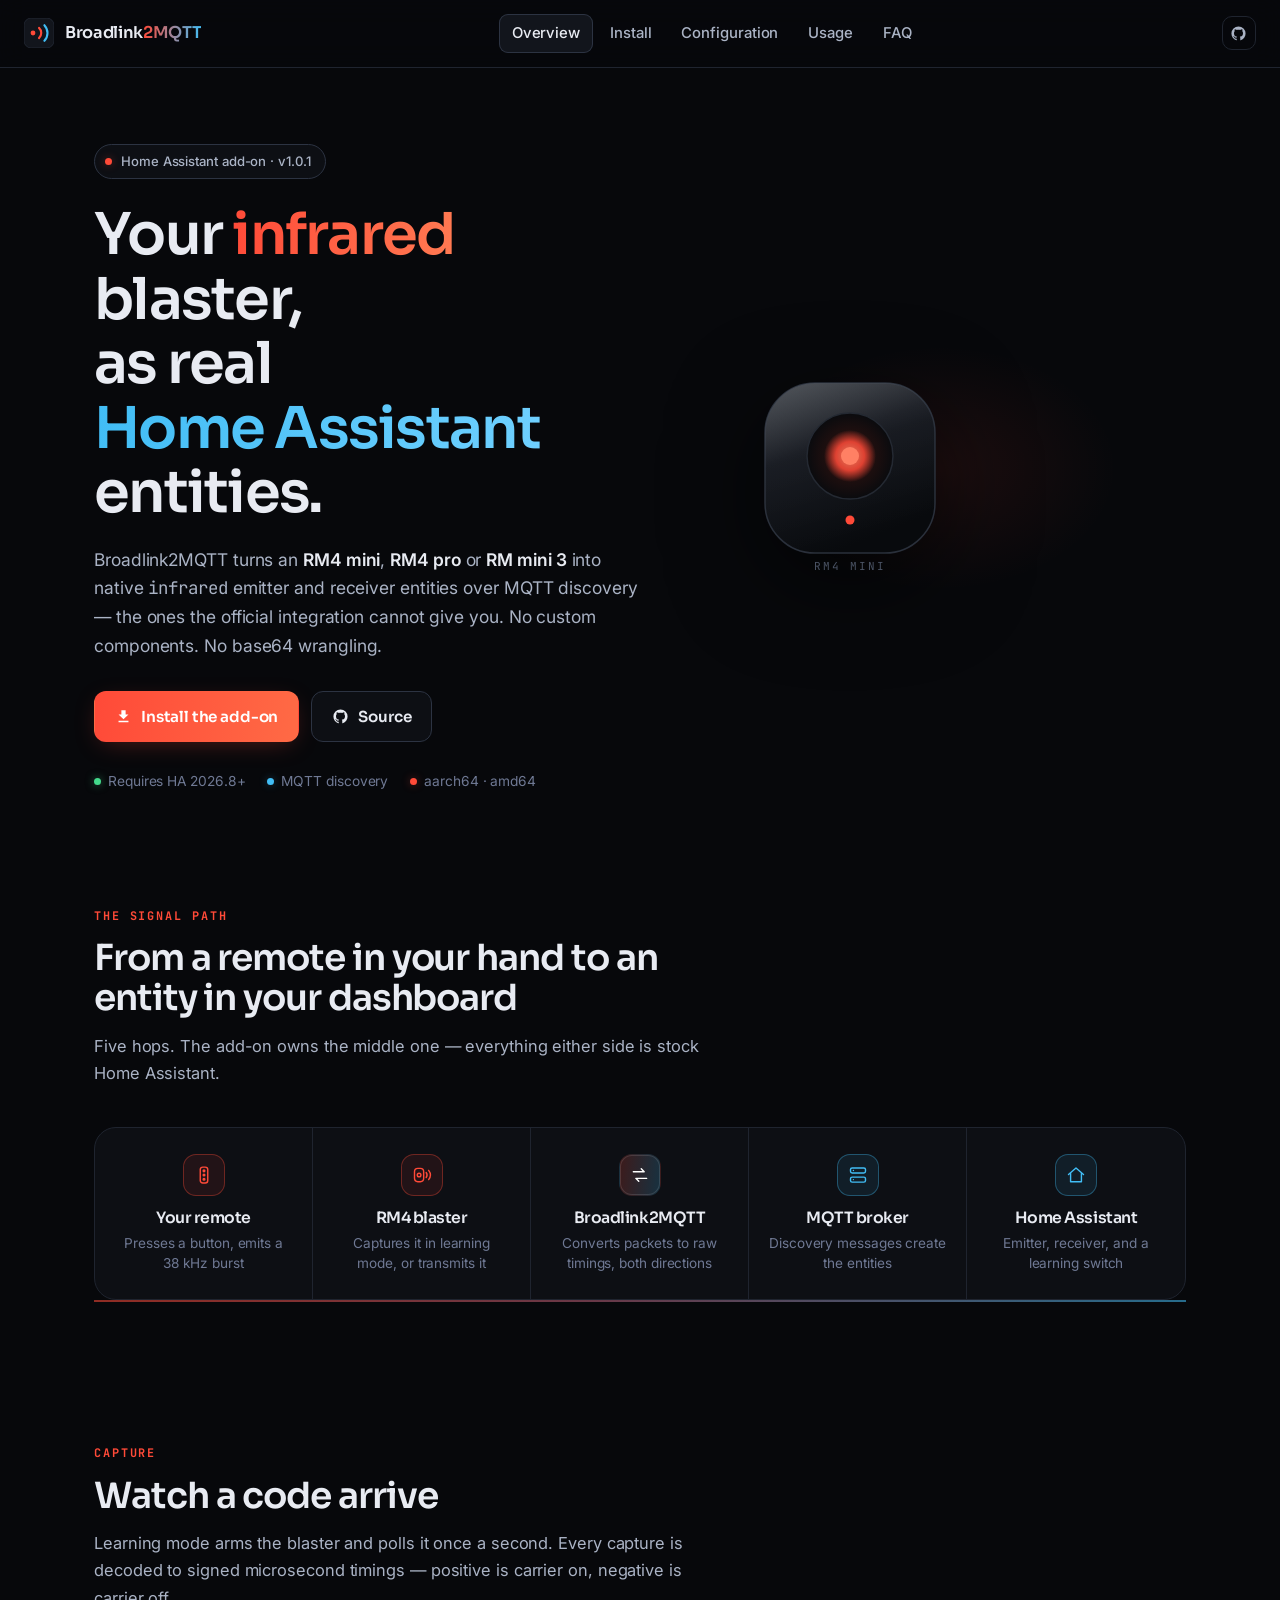
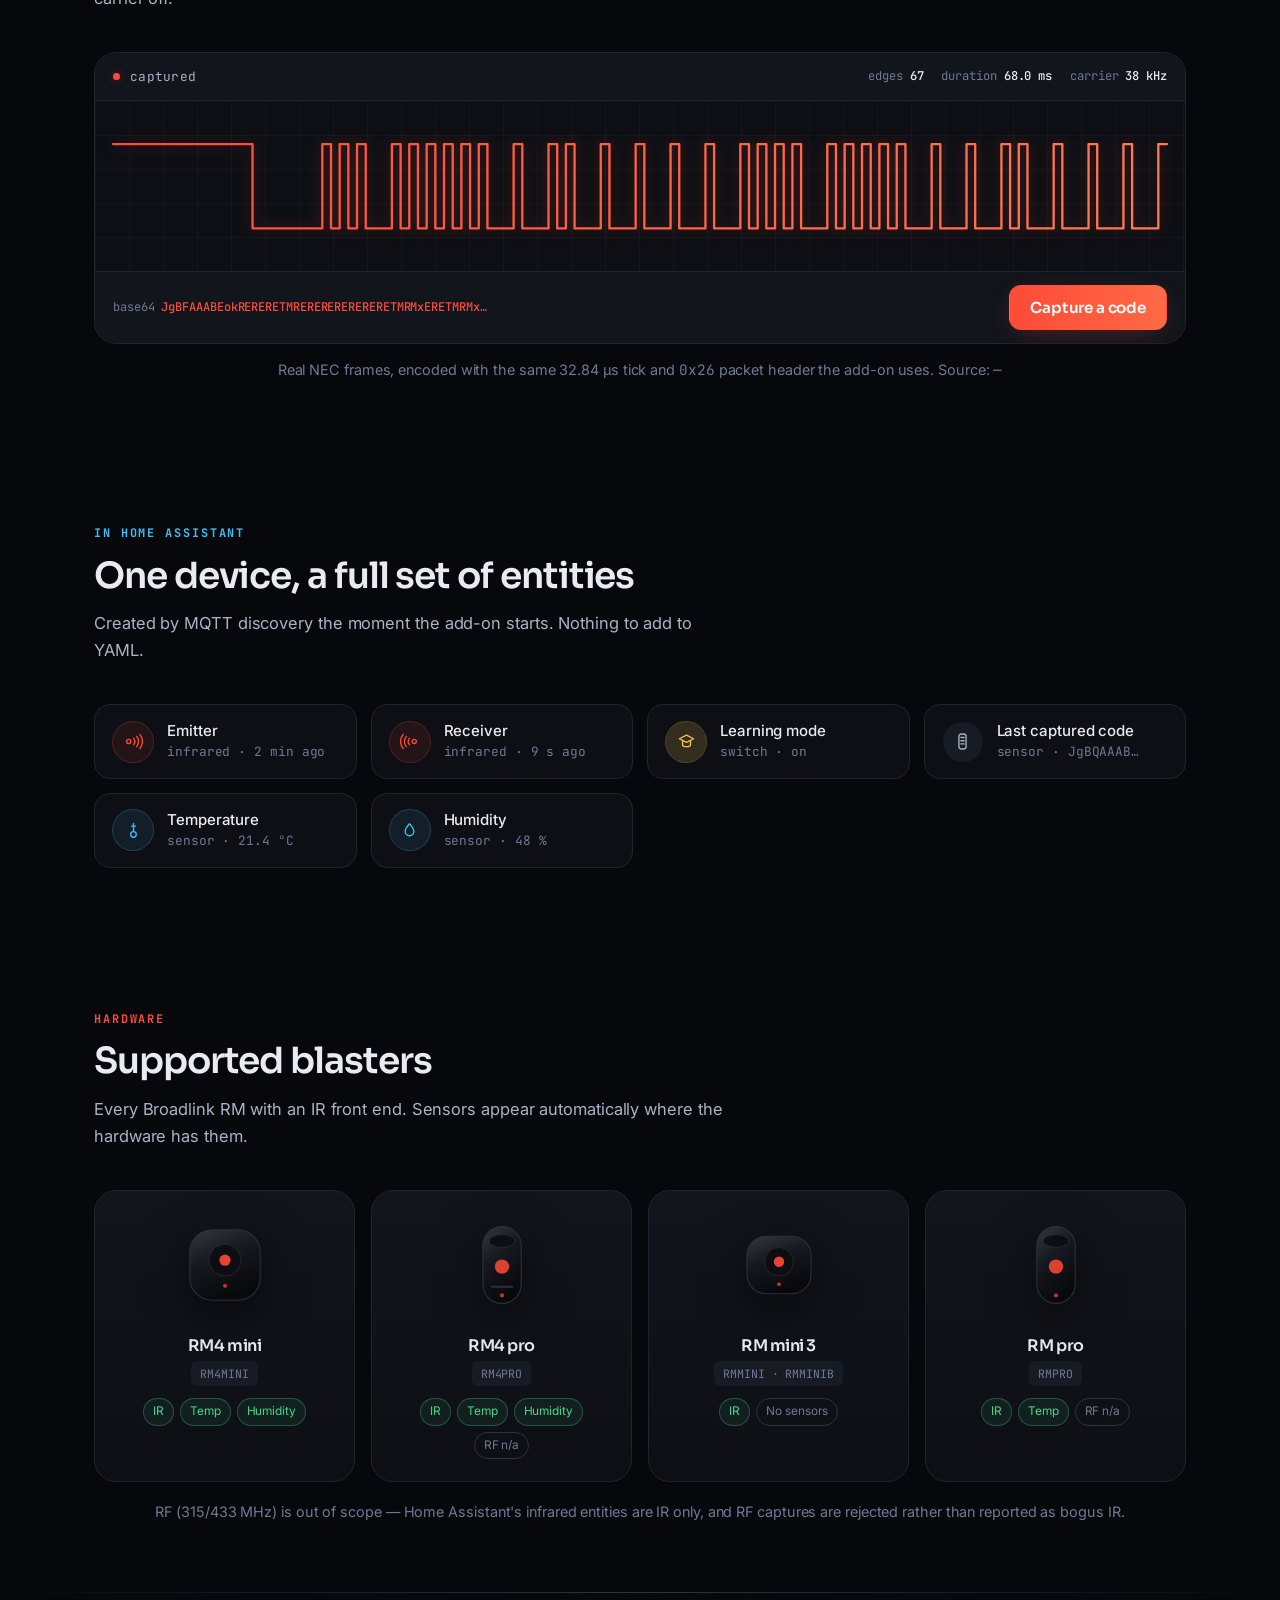
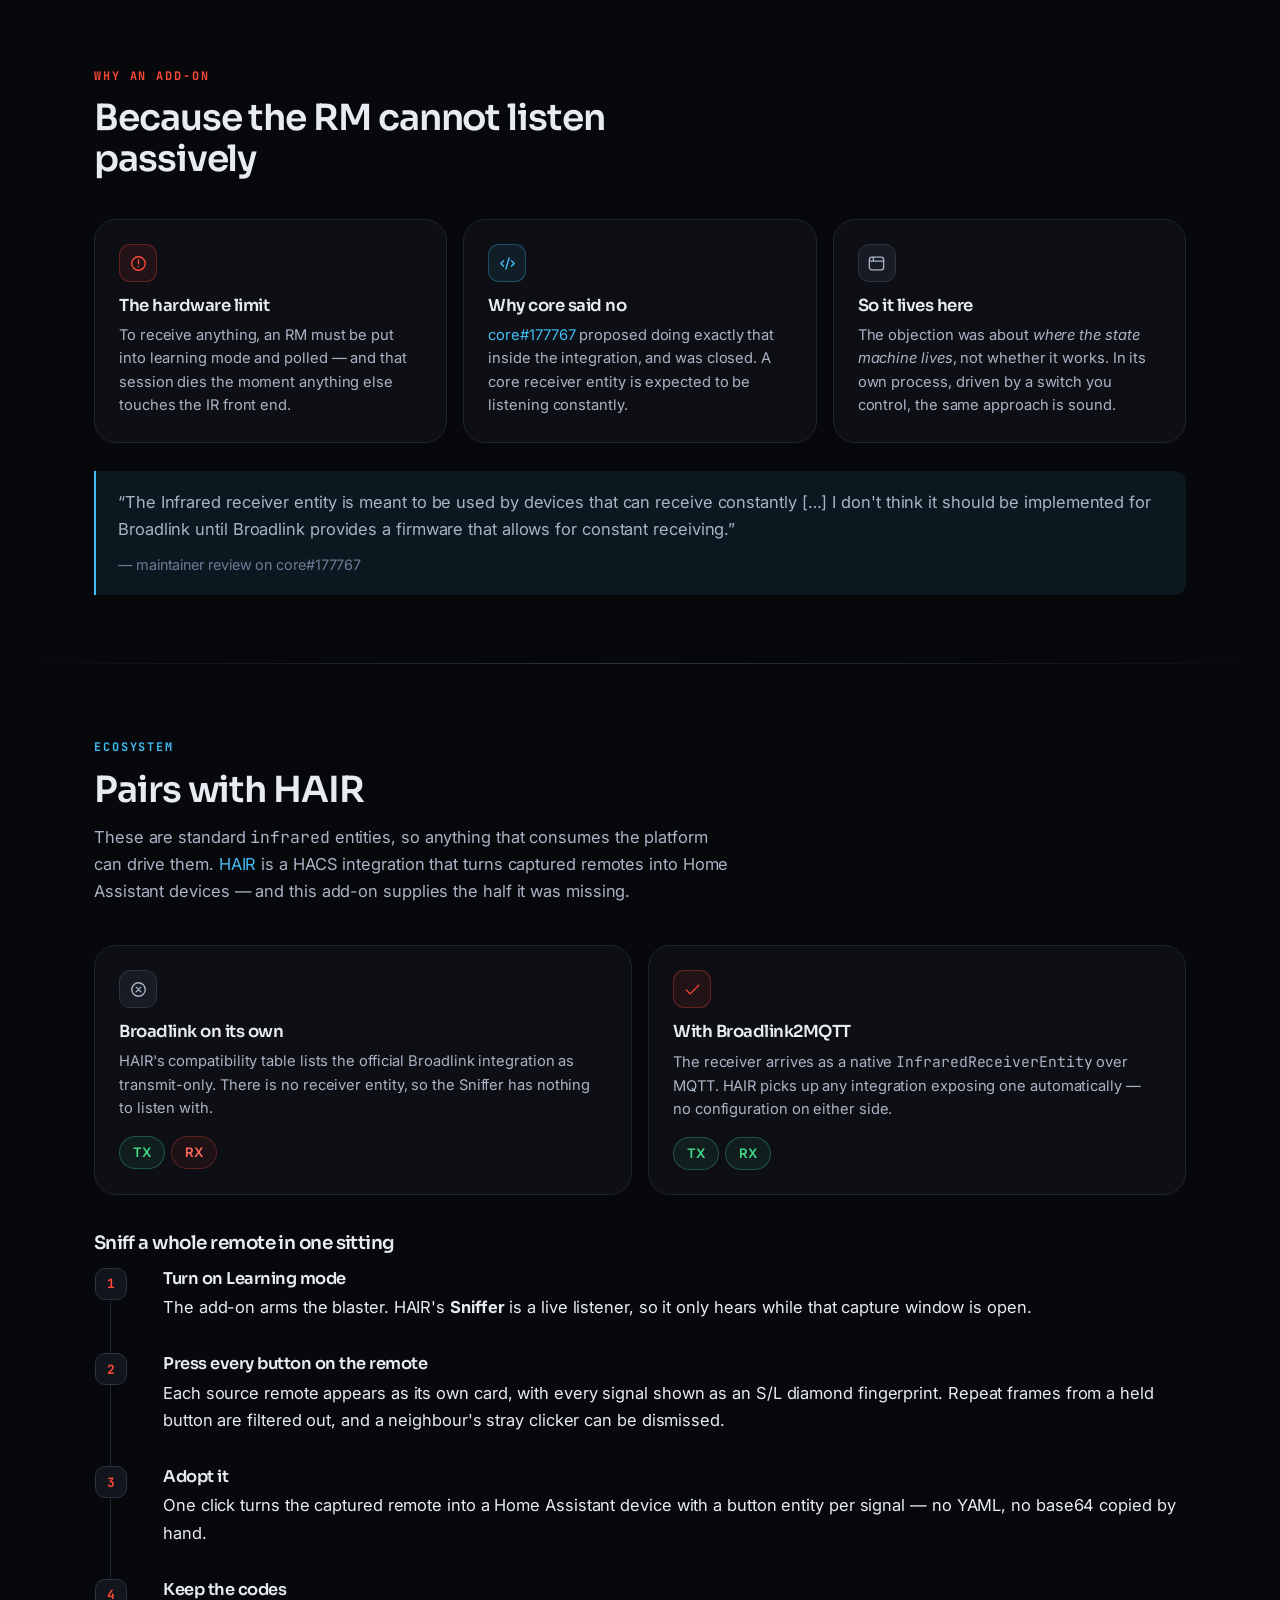
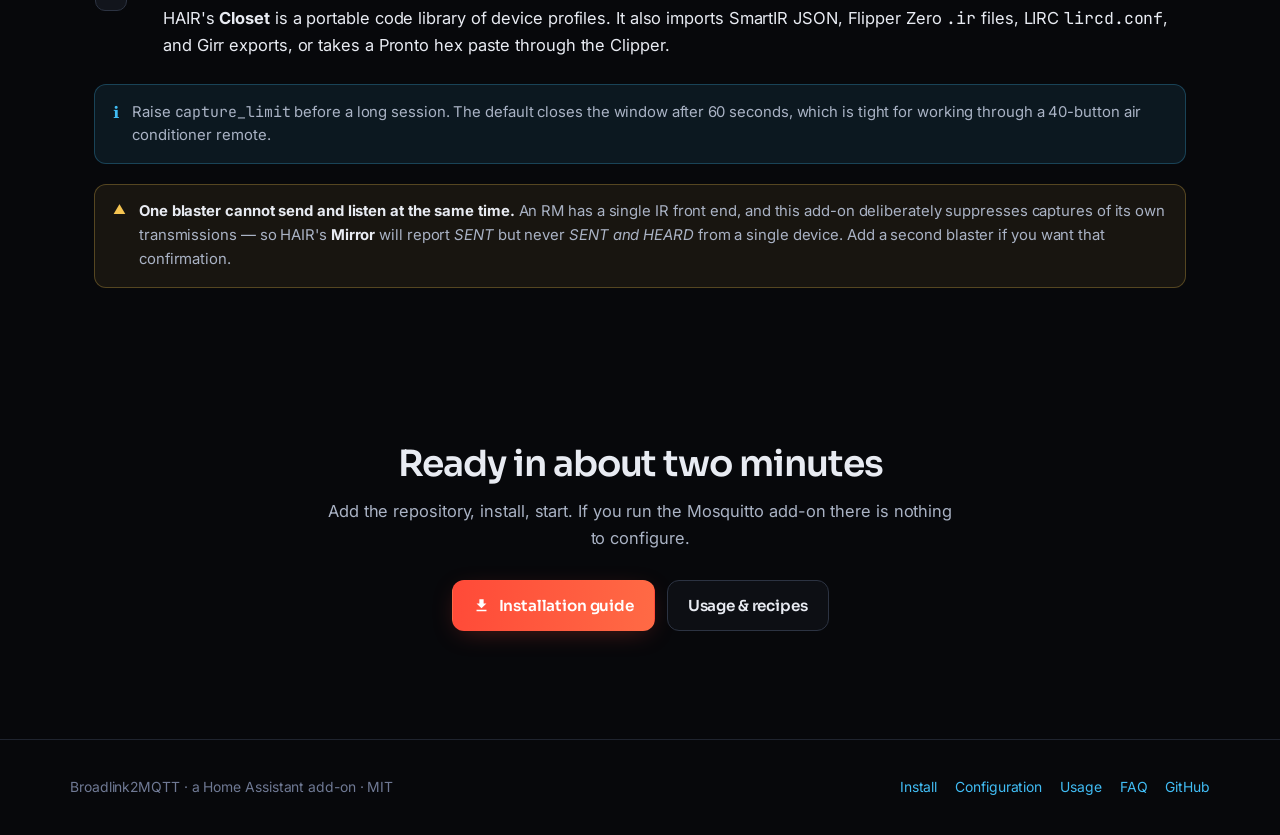
==== commit 439d33e5: "Release 1.0.1: environment-variable parity for plain containers discovery_timeout, capture_window, c" ====
--- a/docs/index.html
+++ b/docs/index.html
@@ -44,7 +44,7 @@
 <header class="hero">
   <div class="hero-grid">
     <div>
-      <span class="eyebrow"><span class="led-dot"></span> Home Assistant add-on · v1.0.0</span>
+      <span class="eyebrow"><span class="led-dot"></span> Home Assistant add-on · v1.0.1</span>
       <h1>Your <span class="ir-text">infrared</span> blaster,<br/>as real <span class="ha-text">Home&nbsp;Assistant</span> entities.</h1>
       <p class="lede">
         Broadlink2MQTT turns an <strong>RM4 mini</strong>, <strong>RM4 pro</strong> or
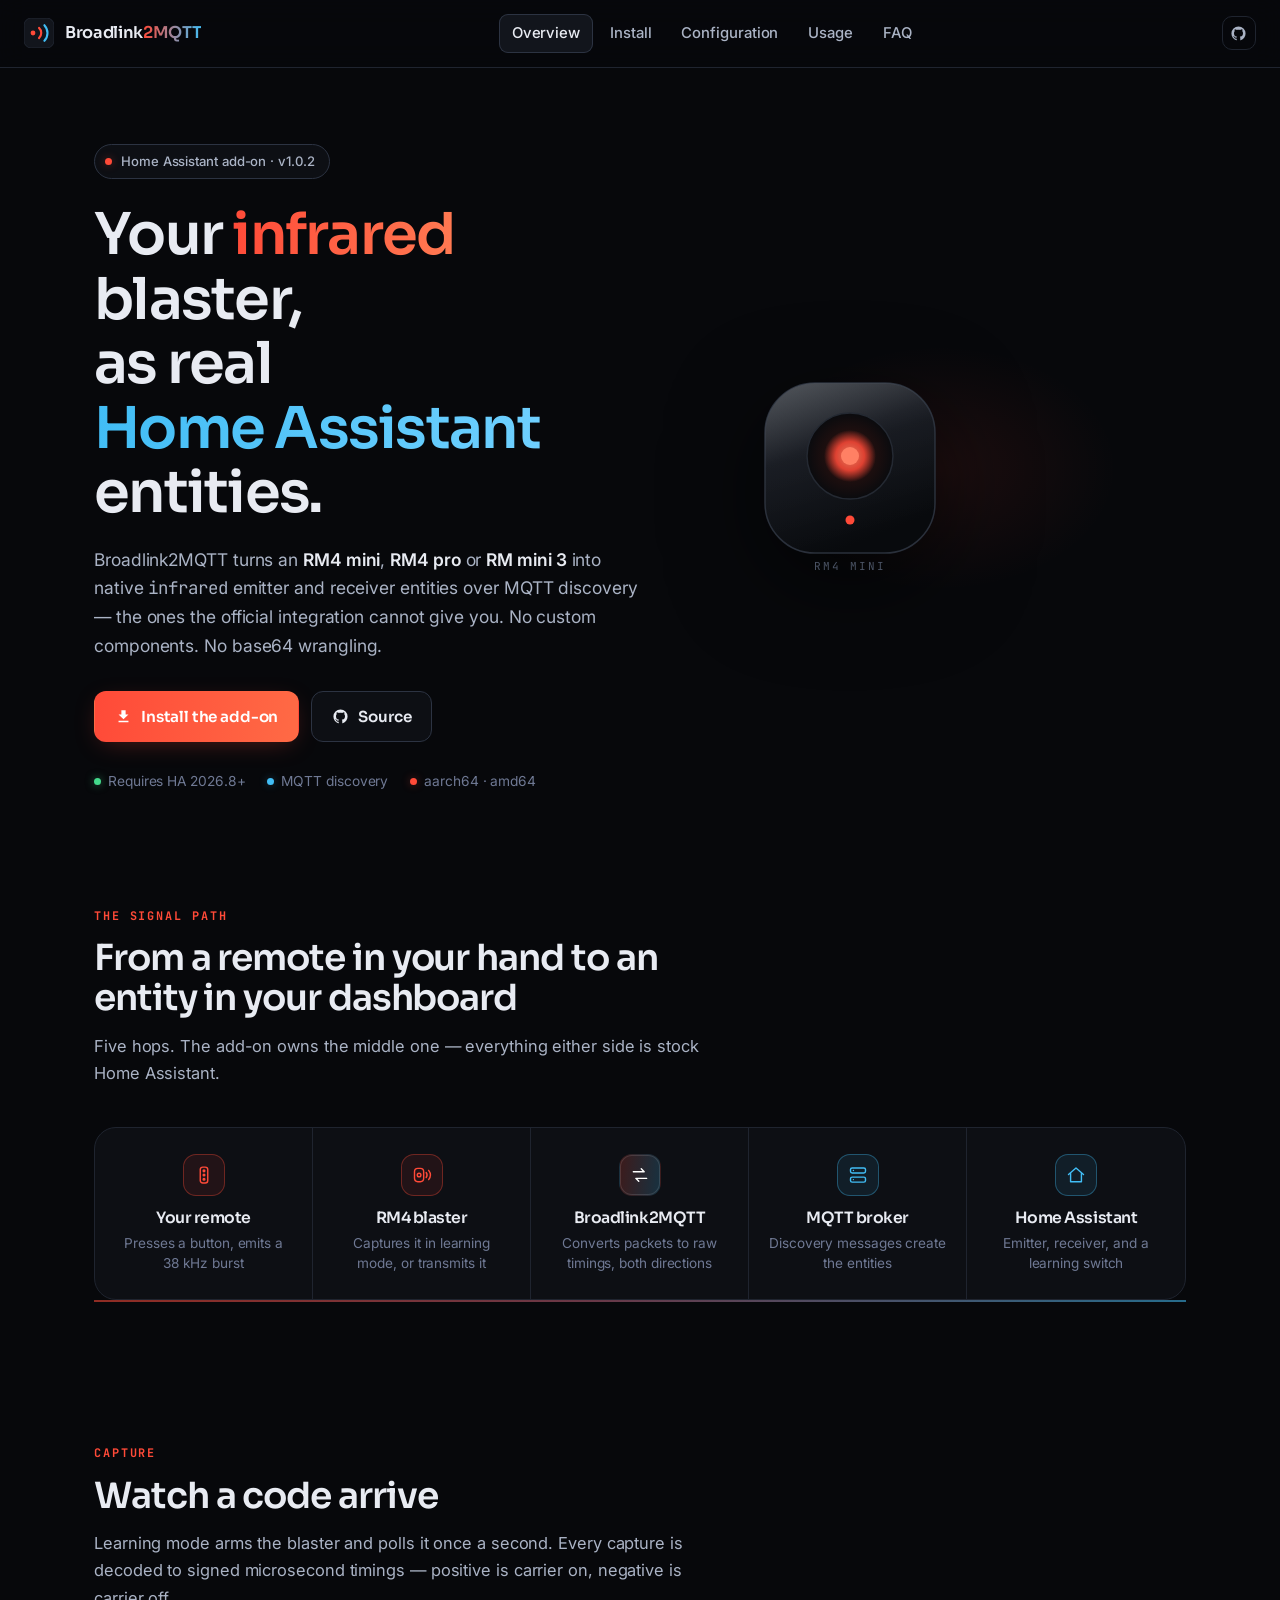
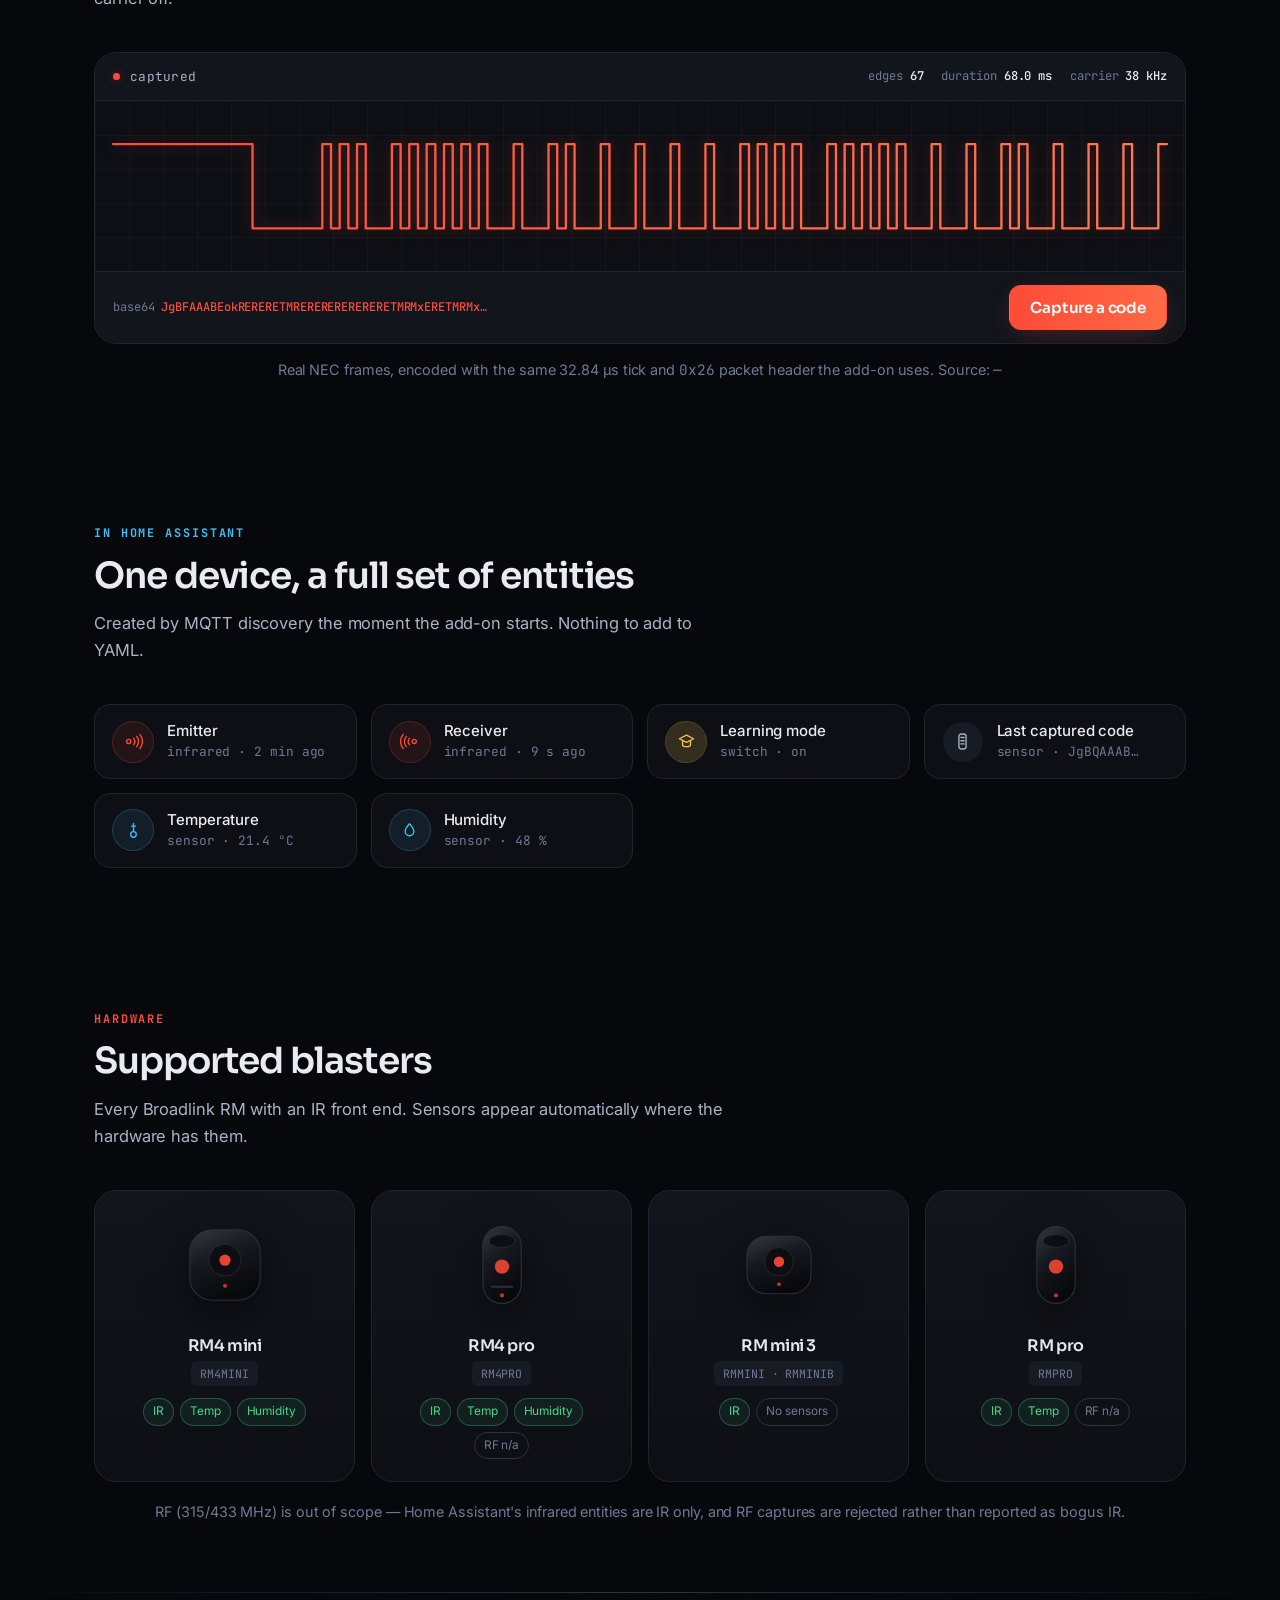
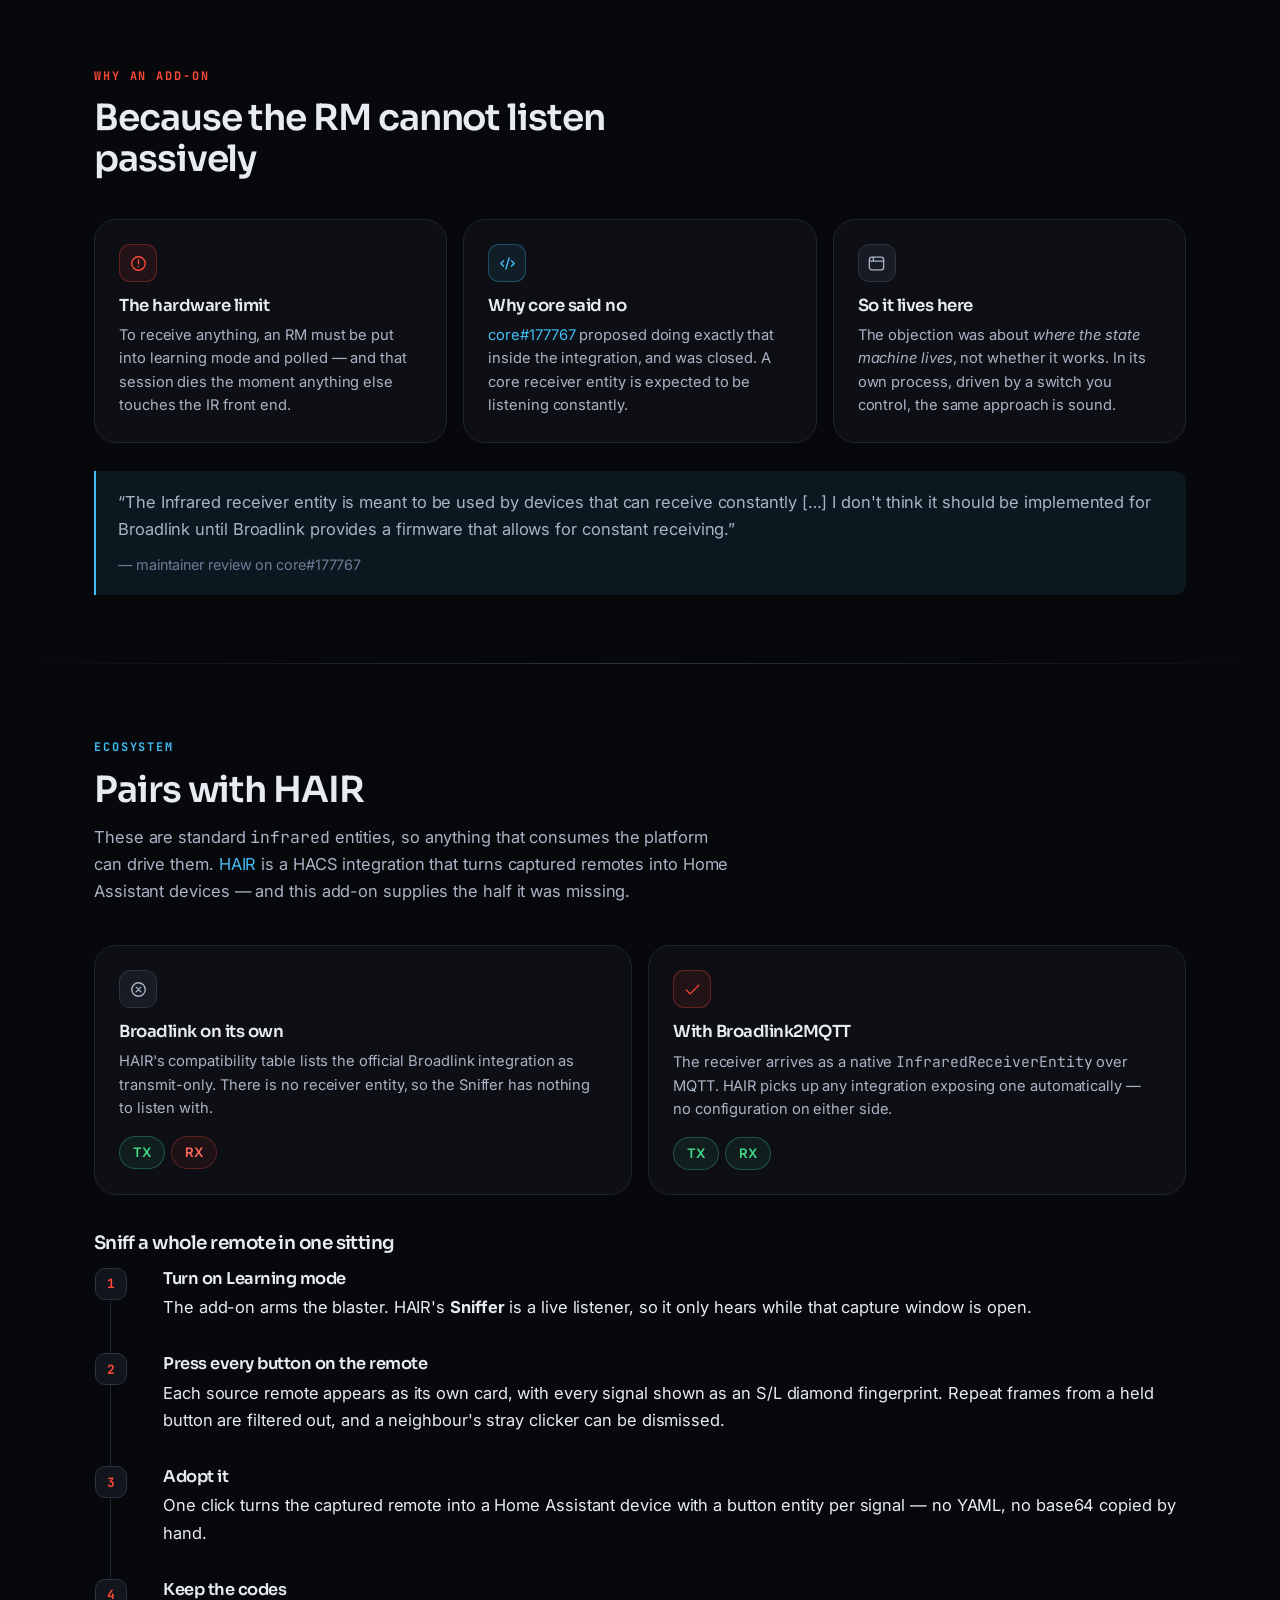
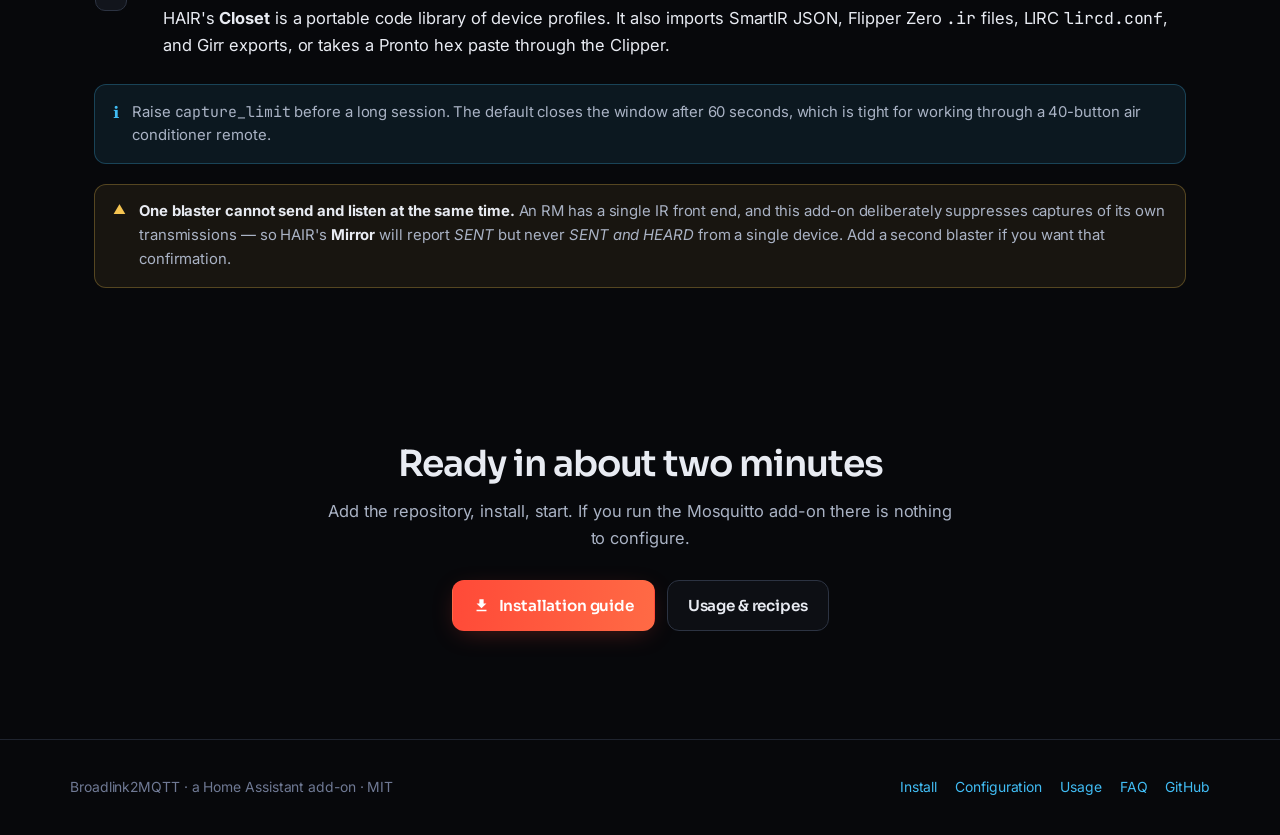
==== commit b935ccda: "Fix the container never starting, and make CI actually run the image s6-overlay runs CMD with a clea" ====
--- a/docs/index.html
+++ b/docs/index.html
@@ -44,7 +44,7 @@
 <header class="hero">
   <div class="hero-grid">
     <div>
-      <span class="eyebrow"><span class="led-dot"></span> Home Assistant add-on · v1.0.1</span>
+      <span class="eyebrow"><span class="led-dot"></span> Home Assistant add-on · v1.0.2</span>
       <h1>Your <span class="ir-text">infrared</span> blaster,<br/>as real <span class="ha-text">Home&nbsp;Assistant</span> entities.</h1>
       <p class="lede">
         Broadlink2MQTT turns an <strong>RM4 mini</strong>, <strong>RM4 pro</strong> or
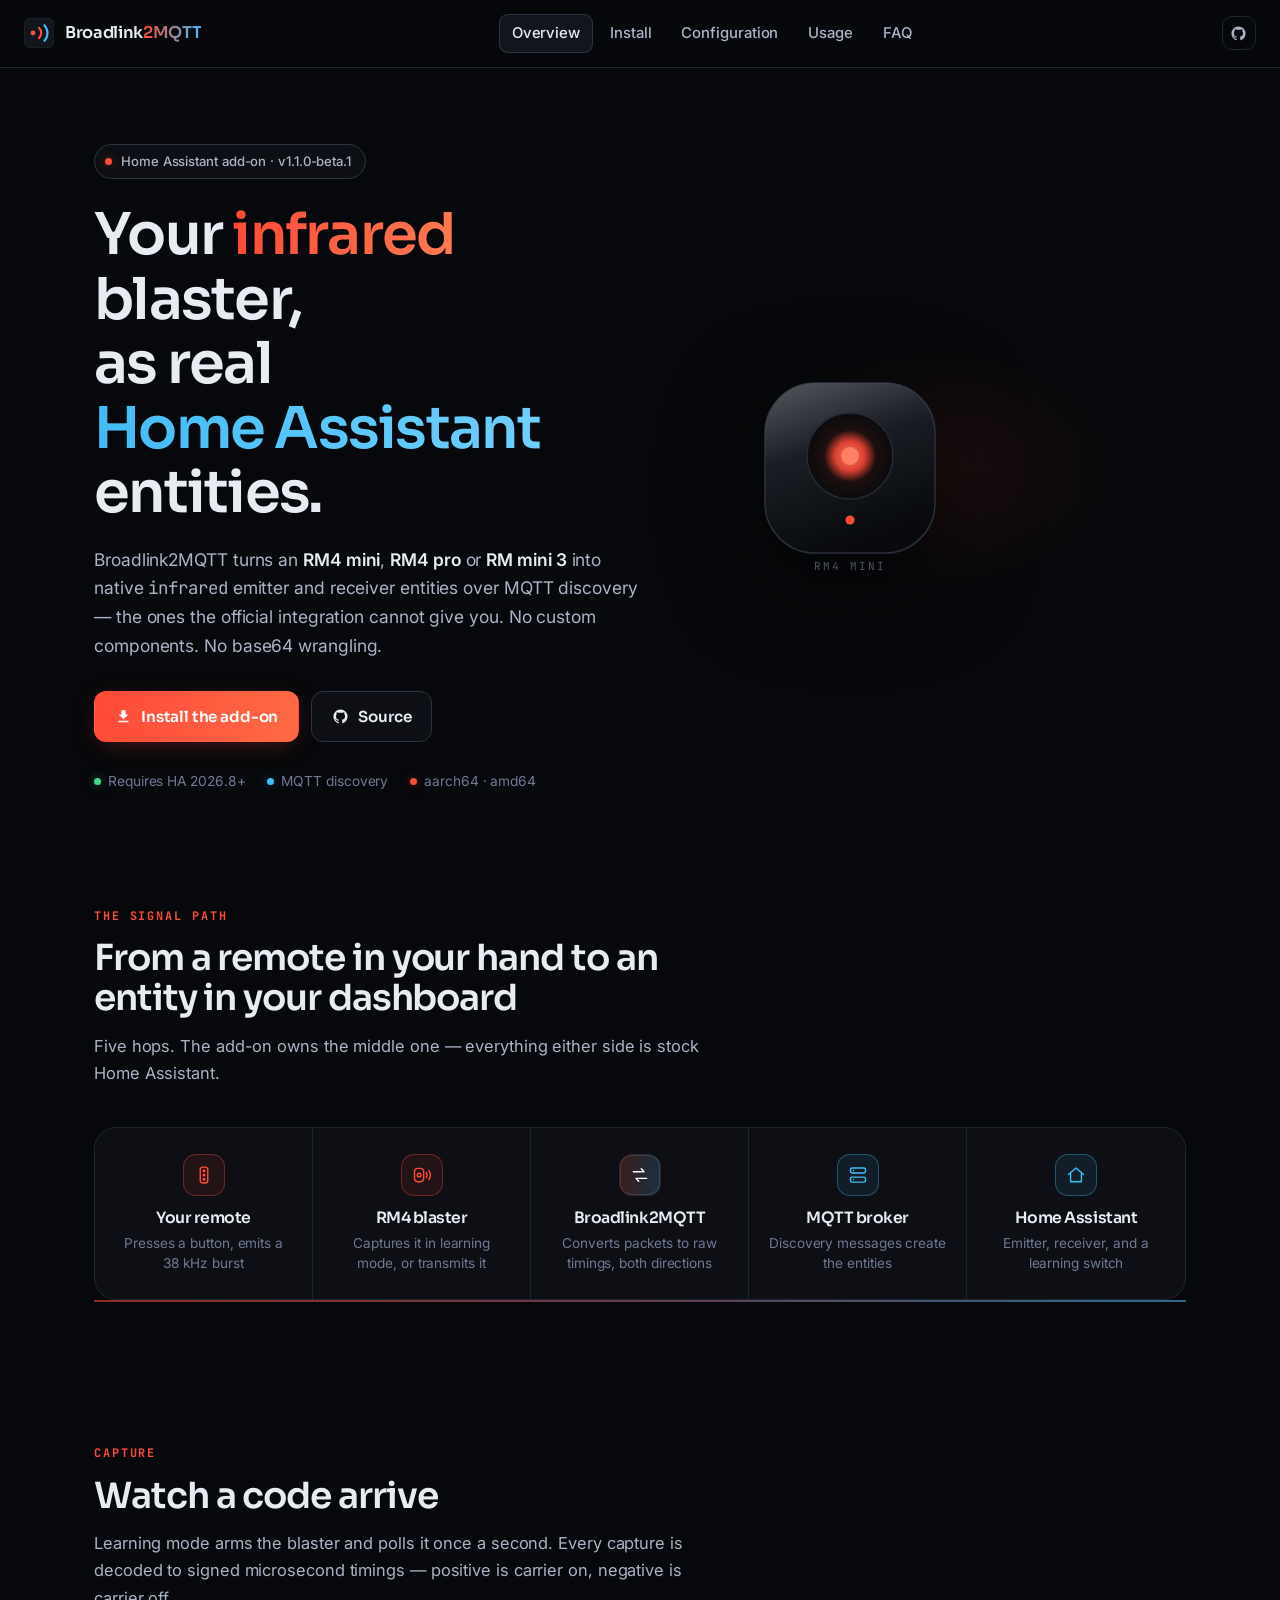
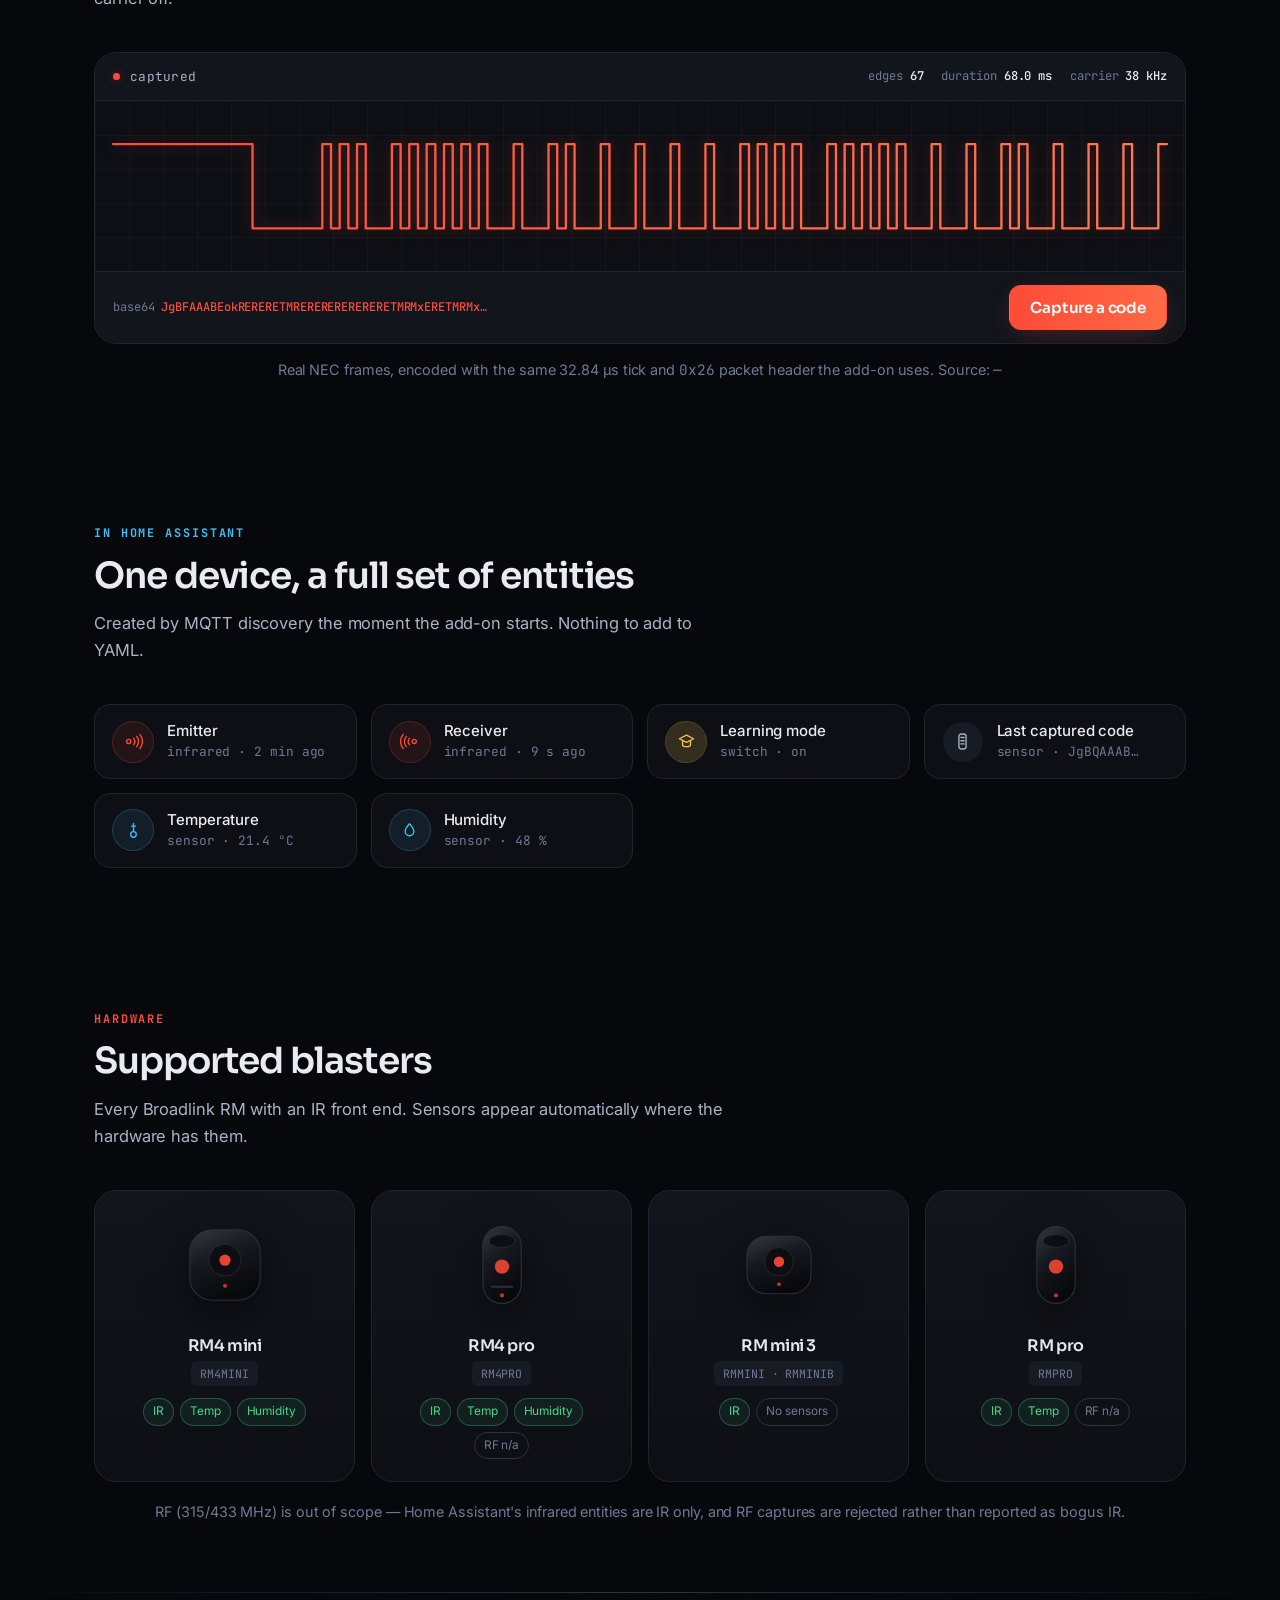
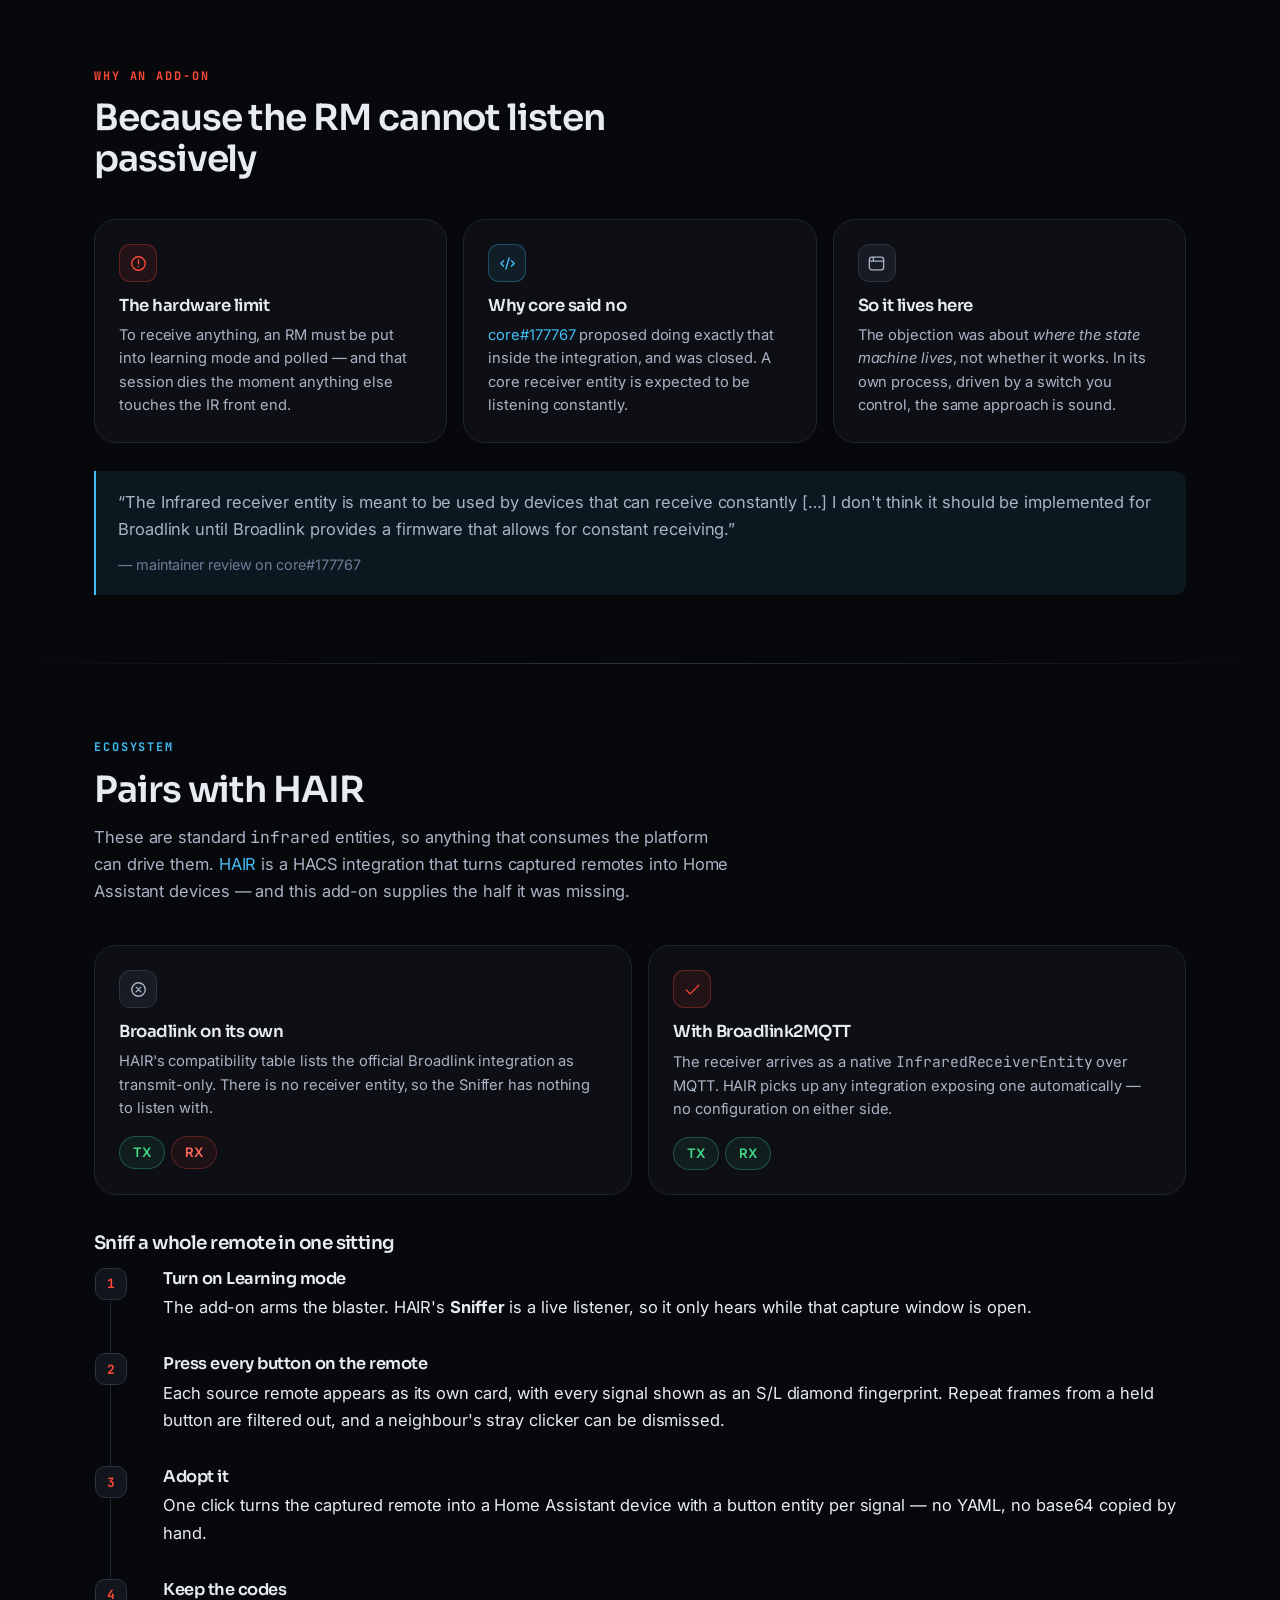
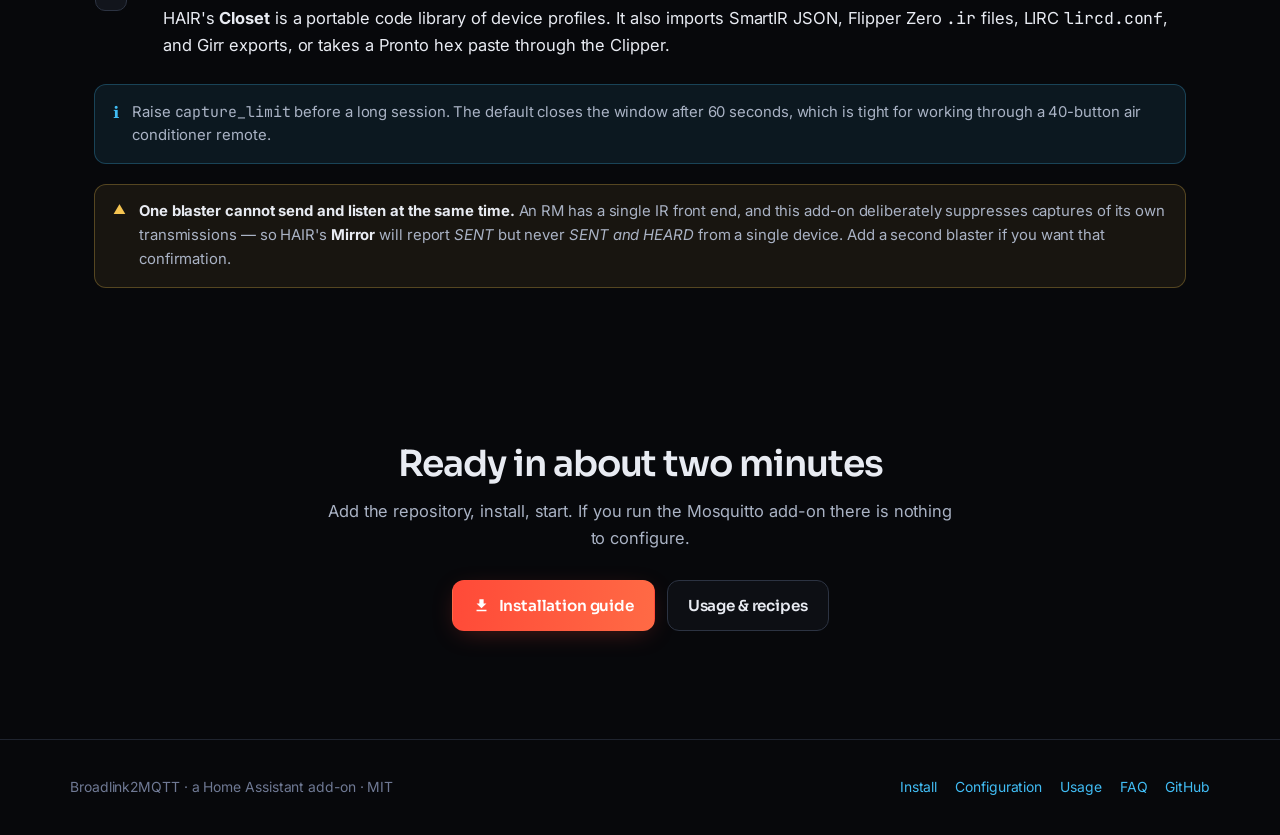
==== commit de6b53cd: "Continuous listening, an ambient-noise guard, and a capture-health entity Pre-release: always_listen" ====
--- a/docs/index.html
+++ b/docs/index.html
@@ -44,7 +44,7 @@
 <header class="hero">
   <div class="hero-grid">
     <div>
-      <span class="eyebrow"><span class="led-dot"></span> Home Assistant add-on · v1.0.2</span>
+      <span class="eyebrow"><span class="led-dot"></span> Home Assistant add-on · v1.1.0-beta.1</span>
       <h1>Your <span class="ir-text">infrared</span> blaster,<br/>as real <span class="ha-text">Home&nbsp;Assistant</span> entities.</h1>
       <p class="lede">
         Broadlink2MQTT turns an <strong>RM4 mini</strong>, <strong>RM4 pro</strong> or
